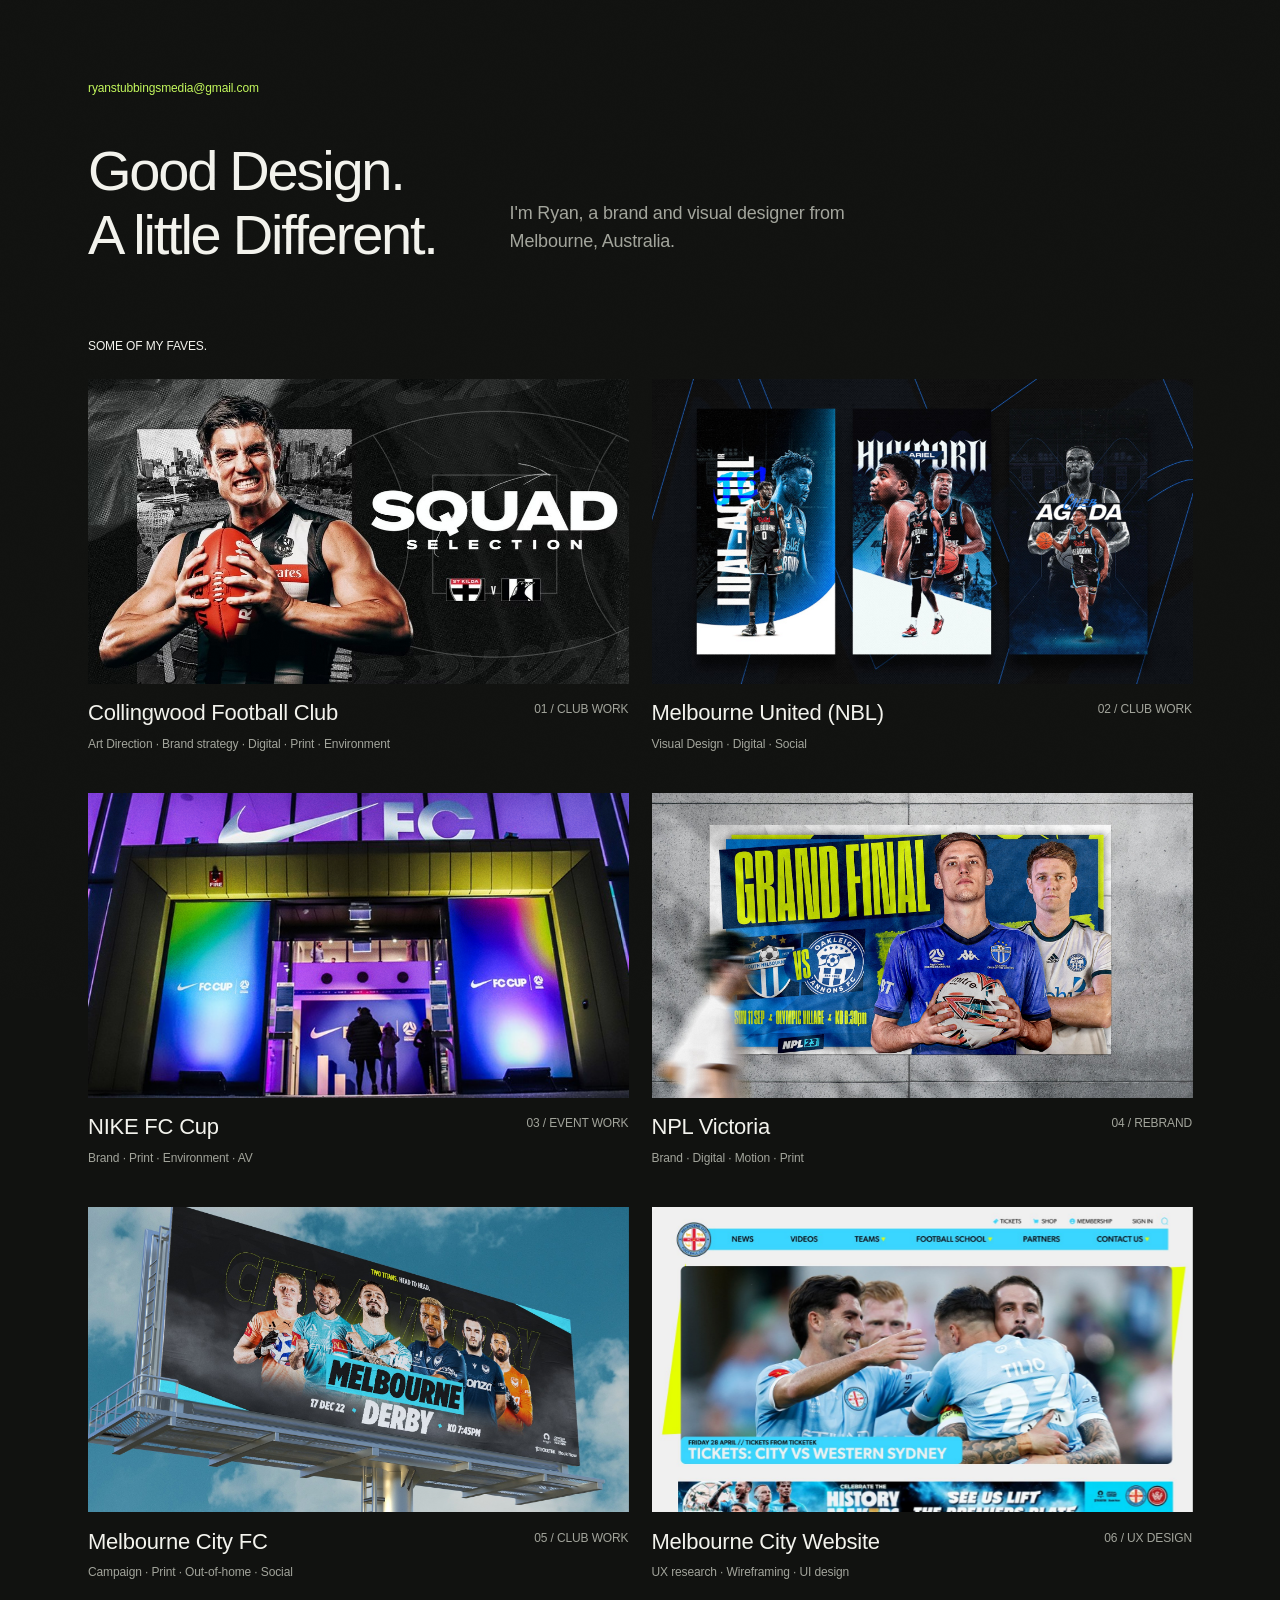
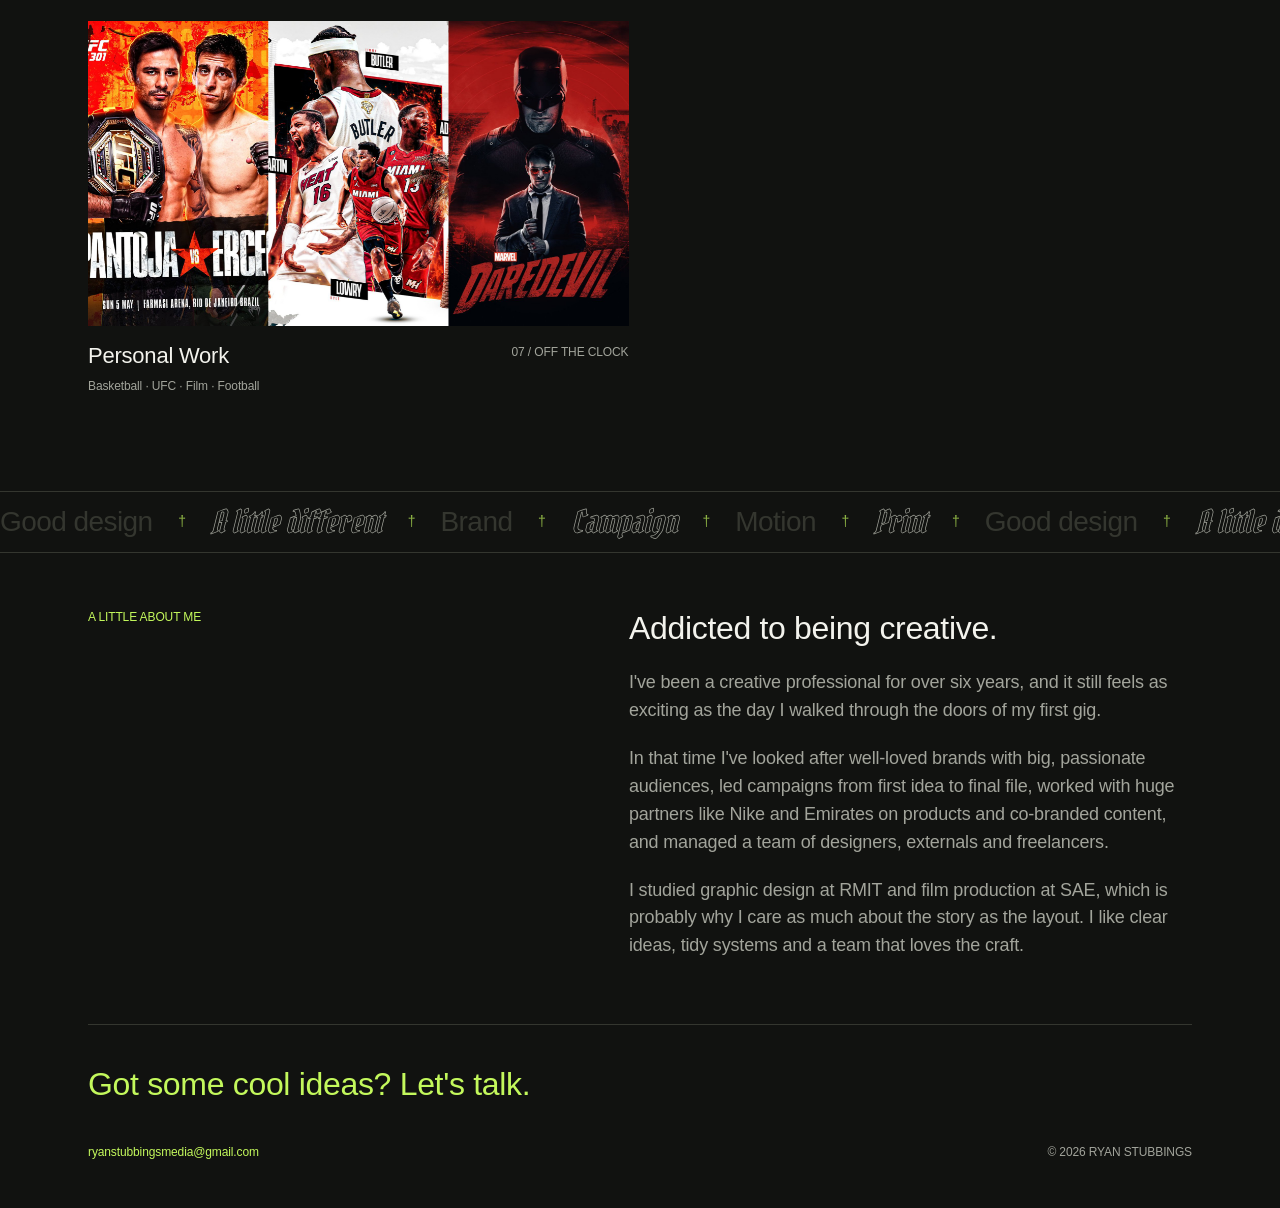
==== index.html @ 158a8567 "Portfolio site Co-Authored-By: Claude Opus 5.5 <noreply@anthropic.com> Claude-Session: https://claud" ====
<!doctype html>
<html lang="en">
<head>
<meta charset="utf-8">
<meta name="viewport" content="width=device-width, initial-scale=1, viewport-fit=cover">
<title>Ryan Stubbings | Brand &amp; Visual Designer</title>
<meta name="description" content="Ryan Stubbings is a brand and visual designer from Melbourne, Australia.">
<meta name="theme-color" content="#111210">
<link rel="preconnect" href="https://api.fontshare.com">
<link rel="stylesheet" href="https://api.fontshare.com/v2/css?f[]=switzer@400,500&display=swap">
<link rel="stylesheet" href="https://fonts.googleapis.com/css2?family=Pirata+One&display=swap">
<link rel="stylesheet" href="styles.css">
</head>
<body>
<div class="page">
  <p class="label contact"><a class="link" href="mailto:ryanstubbingsmedia@gmail.com">ryanstubbingsmedia@gmail.com</a></p>

  <header class="split hero">
    <h1 class="title">Good Design.<br><span class="nowrap">A little <span class="gothic" data-glitch data-text="Different.">Different.</span></span></h1>
    <p class="body">I'm Ryan, a brand and visual designer from Melbourne, Australia.</p>
  </header>

  <section class="faves">
    <h2 class="label caps light">Some of my faves.</h2>
    <div class="cards">
      <a class="card" href="work/collingwood-football-club/index.html">
        <img class="cover" src="images/squad-selection.jpg" alt="Squad Selection graphic for Collingwood Football Club" width="1064" height="600">
        <div class="card-head"><h3 class="project">Collingwood Football Club</h3><span class="label caps">01 / Club work</span></div>
        <p class="label">Art Direction · Brand strategy · Digital · Print · Environment</p>
      </a>
      <a class="card" href="work/melbourne-united/index.html">
        <img class="cover" src="images/united-cover.jpg" alt="Three player story graphics for Melbourne United" width="1920" height="1080">
        <div class="card-head"><h3 class="project">Melbourne United (NBL)</h3><span class="label caps">02 / Club work</span></div>
        <p class="label">Visual Design · Digital · Social</p>
      </a>
      <a class="card" href="work/nike-fc-cup/index.html">
        <img class="cover" src="images/fccup-cover.jpg" alt="Branded stadium entry for the NIKE FC Cup" width="775" height="437">
        <div class="card-head"><h3 class="project">NIKE FC Cup</h3><span class="label caps">03 / Event work</span></div>
        <p class="label">Brand · Print · Environment · AV</p>
      </a>
      <a class="card" href="work/npl-victoria/index.html">
        <img class="cover" src="images/npl-cover.jpg" alt="NPL Grand Final poster on a concrete wall" width="1915" height="1080">
        <div class="card-head"><h3 class="project">NPL Victoria</h3><span class="label caps">04 / Rebrand</span></div>
        <p class="label">Brand · Digital · Motion · Print</p>
      </a>
      <a class="card" href="work/melbourne-city/index.html">
        <img class="cover" src="images/city-cover.jpg" alt="Melbourne Derby billboard for Melbourne City FC" width="1915" height="1080">
        <div class="card-head"><h3 class="project">Melbourne City FC</h3><span class="label caps">05 / Club work</span></div>
        <p class="label">Campaign · Print · Out-of-home · Social</p>
      </a>
      <a class="card" href="work/melbourne-city-website/index.html">
        <img class="cover" src="images/city-web-cover.jpg" alt="Melbourne City FC website redesign homepage" width="1372" height="774">
        <div class="card-head"><h3 class="project">Melbourne City Website</h3><span class="label caps">06 / UX design</span></div>
        <p class="label">UX research · Wireframing · UI design</p>
      </a>
      <a class="card" href="work/personal-work/index.html">
        <img class="cover" src="images/pw-cover.jpg" alt="Personal posters: UFC 301, Miami Heat and Daredevil" width="2128" height="1200">
        <div class="card-head"><h3 class="project">Personal Work</h3><span class="label caps">07 / Off the clock</span></div>
        <p class="label">Basketball · UFC · Film · Football</p>
      </a>
    </div>
  </section>

  <div class="ticker" aria-hidden="true">
    <div class="ticker-track">
      <span>Good design</span><i>†</i><span class="g">A little different</span><i>†</i><span>Brand</span><i>†</i><span class="g">Campaign</span><i>†</i><span>Motion</span><i>†</i><span class="g">Print</span><i>†</i>
      <span>Good design</span><i>†</i><span class="g">A little different</span><i>†</i><span>Brand</span><i>†</i><span class="g">Campaign</span><i>†</i><span>Motion</span><i>†</i><span class="g">Print</span><i>†</i>
      <span>Good design</span><i>†</i><span class="g">A little different</span><i>†</i><span>Brand</span><i>†</i><span class="g">Campaign</span><i>†</i><span>Motion</span><i>†</i><span class="g">Print</span><i>†</i>
      <span>Good design</span><i>†</i><span class="g">A little different</span><i>†</i><span>Brand</span><i>†</i><span class="g">Campaign</span><i>†</i><span>Motion</span><i>†</i><span class="g">Print</span><i>†</i>
      <span>Good design</span><i>†</i><span class="g">A little different</span><i>†</i><span>Brand</span><i>†</i><span class="g">Campaign</span><i>†</i><span>Motion</span><i>†</i><span class="g">Print</span><i>†</i>
      <span>Good design</span><i>†</i><span class="g">A little different</span><i>†</i><span>Brand</span><i>†</i><span class="g">Campaign</span><i>†</i><span>Motion</span><i>†</i><span class="g">Print</span><i>†</i>
      <span>Good design</span><i>†</i><span class="g">A little different</span><i>†</i><span>Brand</span><i>†</i><span class="g">Campaign</span><i>†</i><span>Motion</span><i>†</i><span class="g">Print</span><i>†</i>
      <span>Good design</span><i>†</i><span class="g">A little different</span><i>†</i><span>Brand</span><i>†</i><span class="g">Campaign</span><i>†</i><span>Motion</span><i>†</i><span class="g">Print</span><i>†</i>
    </div>
  </div>

  <section class="split about">
    <h2 class="label caps accent">A little about me</h2>
    <div>
      <h3 class="heading">Addicted to being creative.</h3>
      <div class="body">
        <p>I've been a creative professional for over six years, and it still feels as exciting as the day I walked through the doors of my first gig.</p>
        <p>In that time I've looked after well-loved brands with big, passionate audiences, led campaigns from first idea to final file, worked with huge partners like Nike and Emirates on products and co-branded content, and managed a team of designers, externals and freelancers.</p>
        <p>I studied graphic design at RMIT and film production at SAE, which is probably why I care as much about the story as the layout. I like clear ideas, tidy systems and a team that loves the craft.</p>
      </div>
    </div>
  </section>

  <footer class="talk">
    <h2 class="heading accent" data-flicker-host>Got some cool ideas? Let's <span data-flicker>talk.</span></h2>
    <div class="foot">
      <p class="label contact"><a class="link" href="mailto:ryanstubbingsmedia@gmail.com">ryanstubbingsmedia@gmail.com</a></p>
      <p class="label caps">© 2026 Ryan Stubbings</p>
    </div>
  </footer>
</div>
<script src="site.js"></script>
</body>
</html>
---- styles.css ----
/* Rebuilt from the Framer project "Right Squircle".
   Layout: one dark canvas, a 690px-wide rhythm of two columns, lime accent for labels and links. */
:root{
  color-scheme:dark;
  --canvas:#111210; --text:#f3f3ed; --muted:#a2a49b; --accent:#c3f85c; --line:#34362f;
  --sans:"Switzer","Inter","Helvetica Neue",Helvetica,Arial,sans-serif;
  --gothic:"Pirata One","UnifrakturCook","Old English Text MT",fantasy;
}
*,*::before,*::after{box-sizing:border-box}
html{-webkit-text-size-adjust:100%}
body{margin:0;background:var(--canvas);color:var(--text);font-family:var(--sans);font-size:16px;-webkit-font-smoothing:antialiased;font-feature-settings:"kern","liga"}
img{display:block;max-width:100%;height:auto}
h1,h2,h3,p,ul{margin:0;padding:0}
a{color:inherit;text-decoration:none}
:focus-visible{outline:2px solid var(--accent);outline-offset:3px}

.page{max-width:1200px;margin-inline:auto;padding-block:clamp(40px,9vw,72px) 40px;padding-left:max(20px,env(safe-area-inset-left,0px));padding-right:max(20px,env(safe-area-inset-right,0px))}
@media (min-width:700px){.page{padding-left:max(48px,env(safe-area-inset-left,0px));padding-right:max(48px,env(safe-area-inset-right,0px))}}

/* text styles, named as in Framer */
.title{font-weight:500;font-size:clamp(30px,10.5vw,56px);line-height:1.08;letter-spacing:-.04em}
.heading{font-weight:500;font-size:clamp(26px,5vw,32px);line-height:1.2;letter-spacing:-.01em}
.body{font-weight:400;font-size:clamp(16px,4.4vw,18px);line-height:1.55;letter-spacing:-.01em;color:var(--muted)}
.body p+p{margin-top:20px}
.label{font-weight:500;font-size:12px;line-height:1.4;letter-spacing:-.01em;color:var(--muted)}
.project{font-weight:500;font-size:clamp(19px,5.2vw,22px);line-height:1.3;letter-spacing:-.01em}
.caps{text-transform:uppercase}
.accent{color:var(--accent)}
.light{color:var(--text)}
.link{color:var(--accent)}
.link:hover{text-decoration:underline}
.gothic{font-family:var(--gothic);font-style:italic;font-weight:400;color:var(--accent);letter-spacing:0;font-size:1.06em}

.nowrap{white-space:nowrap}
.contact{display:flex;flex-wrap:wrap;align-items:center;gap:0 8px}
.contact a{padding-block:8px;overflow-wrap:anywhere}
.rule{border:0;border-top:1px solid var(--line);margin:0}

/* two-column rows */
.split{display:grid;grid-template-columns:minmax(0,1fr);gap:28px}
@media (min-width:700px){.split{grid-template-columns:minmax(0,53fr) minmax(0,43fr);column-gap:4%}}

/* home */
.hero{margin-top:clamp(20px,4vw,36px);align-items:end}
@media (min-width:700px){.hero{grid-template-columns:max-content minmax(0,1fr);column-gap:clamp(28px,6vw,96px)}.hero .body{max-width:34ch}}
.hero .body{padding-bottom:10px}
.faves{margin-top:clamp(48px,9vw,72px)}
.cards{margin-top:24px;display:grid;grid-template-columns:minmax(0,1fr);gap:40px 23px;align-items:start}
@media (min-width:700px){.cards{grid-template-columns:repeat(2,minmax(0,1fr))}}
.card{display:grid;gap:8px;min-width:0}
/* every home page cover uses one spec: 1064 x 600 (the Collingwood cover) */
.card .cover{width:100%;aspect-ratio:1064/600;margin-bottom:8px;max-width:100%}
.card img.cover{object-fit:cover;height:auto}
.card .placeholder{border:1px solid var(--text);display:grid;place-content:center;justify-items:center;gap:6px;text-align:center;padding:16px}
.card-head{display:flex;flex-wrap:wrap;justify-content:space-between;align-items:flex-start;gap:2px 16px}
.card-head .label{white-space:nowrap;padding-top:2px}
a.card:hover .project{color:var(--accent)}
.about{padding-block:clamp(36px,7vw,56px) clamp(40px,8vw,64px);margin-top:clamp(40px,7vw,56px);border-top:1px solid var(--line)}
@media (min-width:700px){.about{grid-template-columns:minmax(0,45fr) minmax(0,51fr)}}
.about .heading{margin-bottom:22px}
.talk{border-top:1px solid var(--line);padding-top:40px;display:grid;gap:32px}
.foot{display:flex;flex-wrap:wrap;justify-content:space-between;align-items:baseline;gap:12px 24px}

/* case study */
.case-top{margin-top:-18px}
.case-kicker{margin-top:clamp(36px,8vw,68px)}
.case-title{margin-top:26px}
.case-intro{margin-top:22px}
@media (min-width:700px){.case-intro{grid-template-columns:minmax(0,47fr) minmax(0,43fr);column-gap:10%}}
.feature{margin-top:clamp(28px,6vw,44px);border:1px solid var(--text);min-height:min(68vw,560px);display:grid;grid-template-rows:auto 1fr auto;padding:clamp(18px,4.5vw,32px);max-width:100%}
.feature .heading{align-self:center;justify-self:center;text-align:center}
.feature .label:last-child{justify-self:end}
.direction{margin-top:clamp(44px,8vw,64px);display:grid;gap:24px}
.direction .body{max-width:72ch}
.shots{margin-top:28px;display:grid;grid-template-columns:minmax(0,1fr);gap:clamp(32px,8vw,64px) 23px}
@media (min-width:700px){.shots{grid-template-columns:repeat(2,minmax(0,1fr))}}
.shots figure{margin:0;display:grid;gap:clamp(12px,3vw,24px);min-width:0}
.shots .wide{grid-column:1/-1}
.shots img,.shots video{width:100%}
.shots video{display:block;height:auto;max-width:100%;aspect-ratio:932/524;object-fit:cover;background:#0b2446}
.more{margin-top:clamp(56px,12vw,96px);display:grid;gap:18px}

.more .link,.case-top .link{display:inline-block;padding-block:8px}
@media (min-width:700px){.card-head{flex-wrap:nowrap}}

/* hover: images breathe slowly while the cursor is over them */
@keyframes breathe{0%,100%{transform:scale(1)}50%{transform:scale(1.02)}}
@media (hover:hover) and (prefers-reduced-motion:no-preference){
  .card .cover,.shots img,.shots video,.mockup img{transform-origin:center;will-change:transform}
  .breathing{animation:breathe 2.6s ease-in-out infinite}
}

/* links: the whole line is one underlined, clickable target */
.link:hover,.link:focus-visible{text-decoration:underline;text-underline-offset:.2em}
.link [data-flicker]{display:inline;text-decoration:inherit}

/* wide image slot on a case study, before its artwork exists (same shape as the home covers) */
.wide-placeholder{aspect-ratio:1064/600;max-width:100%;border:1px solid var(--text);display:grid;place-content:center;justify-items:center;gap:8px;text-align:center;padding:16px}

/* case study rows: three-up, four-up, and a cut-out mockup */
.shots+.shots{margin-top:clamp(32px,8vw,64px)}
.shots.four{grid-template-columns:repeat(2,minmax(0,1fr));gap:23px}
@media (min-width:700px){.shots.three{grid-template-columns:repeat(3,minmax(0,1fr))}.shots.four{grid-template-columns:repeat(4,minmax(0,1fr))}}
.mockup{margin:0;min-width:0}
.mockup img{width:100%;max-width:864px;margin-inline:auto;filter:drop-shadow(0 0 1px rgba(243,243,237,.4)) drop-shadow(0 24px 48px rgba(0,0,0,.55))}

/* program block: mockup on the left, covers stacked two by two on the right, both the same height */
.program{margin-top:28px;display:grid;grid-template-columns:minmax(0,1fr);gap:23px;align-items:center}
.program .shots{margin-top:0}
@media (min-width:700px){
  .program{grid-template-columns:minmax(0,1.75fr) minmax(0,1fr)}
  .program .shots.four{grid-template-columns:repeat(2,minmax(0,1fr));gap:12px}
}

/* five-up: three across, then two wider ones underneath */
@media (min-width:700px){
  .shots.five{grid-template-columns:repeat(6,minmax(0,1fr))}
  .shots.five>figure{grid-column:span 2}
  .shots.five>figure:nth-child(n+4){grid-column:span 3}
}


/* ============================ MOTION LAYER ============================
   Everything below is movement only. Nothing is hidden unless site.js has
   switched motion on (html.motion), so the pages read fine without it and
   for visitors who ask for reduced motion. */
:root{--ease:cubic-bezier(.16,.84,.24,1)}
html,body{overflow-x:clip}

/* film grain */
.grain{position:fixed;inset:-100px;z-index:60;pointer-events:none;opacity:.05;mix-blend-mode:overlay;background-size:256px 256px}
html.motion .grain{animation:grain .8s steps(5) infinite}
@keyframes grain{0%{transform:translate(0,0)}20%{transform:translate(-34px,22px)}40%{transform:translate(26px,-40px)}60%{transform:translate(-18px,36px)}80%{transform:translate(40px,12px)}100%{transform:translate(0,0)}}

/* headline: each line rises out of a mask on load */
.title .line{display:block;overflow:hidden;padding-bottom:.16em;margin-bottom:-.16em}
.title .line>span{display:inline-block}
html.motion .title .line>span{transform:translateY(112%);animation:rise 1.1s var(--ease) forwards;animation-delay:calc(120ms + var(--i,0)*110ms)}
@keyframes rise{to{transform:none}}

/* fade-up, image wipe, rule draw: all triggered when the element scrolls into view */
html.motion [data-m="up"]{opacity:0;transform:translateY(16px);transition:opacity .9s var(--ease) var(--d,0ms),transform .9s var(--ease) var(--d,0ms)}
html.motion [data-m="up"].in{opacity:1;transform:none}
html.motion [data-m="wipe"]>img,html.motion [data-m="wipe"]>video,html.motion [data-m="wipe"]>.cover{clip-path:inset(0 0 100% 0);transition:clip-path 1.15s var(--ease) var(--d,0ms)}
html.motion [data-m="wipe"].in>img,html.motion [data-m="wipe"].in>video,html.motion [data-m="wipe"].in>.cover{clip-path:inset(0 0 0 0)}
html.motion [data-m="draw"]{border-top-color:transparent;position:relative}
html.motion [data-m="draw"]::before{content:"";position:absolute;left:0;right:0;top:-1px;height:1px;background:var(--line);transform:scaleX(0);transform-origin:left;transition:transform 1.3s var(--ease)}
html.motion [data-m="draw"].in::before{transform:scaleX(1)}

/* about text lights up word by word as you scroll through it */
html.motion .about .body .w{opacity:.28;transition:opacity .35s linear}
html.motion .about .body .w.lit{opacity:1}

/* blackletter ticker between sections */
.ticker{width:100vw;margin-left:calc(50% - 50vw);margin-top:clamp(56px,10vw,96px);overflow:hidden;white-space:nowrap;user-select:none;border-block:1px solid var(--line);padding-block:clamp(7px,1vw,11px)}
.ticker-track{display:inline-flex;align-items:center;gap:clamp(14px,2vw,26px);padding-right:clamp(14px,2vw,26px);font-size:clamp(17px,2.4vw,28px);line-height:1.2;font-weight:500;letter-spacing:-.02em;color:var(--line);will-change:transform}
.ticker-track .g{font-family:var(--gothic);font-style:italic;font-weight:400;letter-spacing:0;color:transparent;-webkit-text-stroke:.7px var(--muted);font-size:1.12em}
.ticker-track i{font-style:normal;font-size:.5em;color:var(--accent);opacity:.7}
.ticker-track{animation:ticker 120s linear infinite}
@media (prefers-reduced-motion:reduce){.ticker-track{animation:none}}
@keyframes ticker{to{transform:translateX(-50%)}}
.ticker+.about{margin-top:0;border-top:0}
html.motion .ticker+.about[data-m="draw"]::before{display:none}

/* hover: the project number stutters like a failing light */
@media (hover:hover){
  a.card:hover .card-head .label{color:var(--accent);animation:stutter .5s steps(1) 1}
}
@keyframes stutter{0%{opacity:1}12%{opacity:.15}24%{opacity:1}40%{opacity:.3}52%{opacity:1}70%{opacity:.5}82%{opacity:1}}
[data-flicker]{display:inline}

/* page change: a short dip to black, then back */
@view-transition{navigation:auto}
::view-transition-old(root){animation:vt-out .22s ease both}
::view-transition-new(root){animation:vt-in .5s ease both}
@keyframes vt-out{to{opacity:0}}
@keyframes vt-in{0%{opacity:0}35%{opacity:.75}45%{opacity:.35}100%{opacity:1}}
@media (prefers-reduced-motion:reduce){::view-transition-old(root),::view-transition-new(root){animation:none}}


/* ============================ GLITCH WORD ============================
   Hovering "Different." makes it tear through a set of blackletter and
   broken display faces. site.js drives the timing and the random values. */
:root{--glitch-a:#ff2d4f;--glitch-b:#39e6ff}
[data-glitch]{position:relative}
.glitch-live.glitching{text-shadow:var(--gx,3px) 0 var(--glitch-a),calc(var(--gx,3px) * -1) 0 var(--glitch-b);transform:translate(var(--jx,0px),var(--jy,0px)) skewX(var(--sk,0deg))}
.glitch-live.glitching::before,.glitch-live.glitching::after{content:attr(data-text);position:absolute;left:0;top:0;width:100%;text-shadow:none;pointer-events:none}
.glitch-live.glitching::before{color:var(--text);clip-path:inset(var(--c1,12%) 0 var(--c2,62%) 0);transform:translateX(var(--sx,9px))}
.glitch-live.glitching::after{color:var(--glitch-b);clip-path:inset(var(--c3,58%) 0 var(--c4,14%) 0);transform:translateX(calc(var(--sx,9px) * -1.4))}
/* the cursor becomes a ring: a lens that drains the colour from whatever is under it, so lime type reads white */
.orb{position:fixed;left:0;top:0;width:48px;height:48px;margin:-24px 0 0 -24px;border-radius:50%;border:1px solid var(--text);background:rgba(243,243,237,.05);-webkit-backdrop-filter:grayscale(1) brightness(1.4) contrast(1.05);backdrop-filter:grayscale(1) brightness(1.4) contrast(1.05);pointer-events:none;z-index:70;transform:translate(-200px,-200px) scale(0);will-change:transform;display:grid;place-items:center;font-family:var(--gothic);font-style:italic;font-weight:400;font-size:19px;line-height:1;letter-spacing:0;color:#fff}
.orb.big{width:67px;height:67px;margin:-33.5px 0 0 -33.5px;background:rgba(17,18,16,.4)}

/* the four glitch typefaces. Each file holds only the letters of "Different." */
@font-face{font-family:"Aresink";src:url("fonts/aresink.woff2") format("woff2");font-display:swap}
@font-face{font-family:"Blackville";src:url("fonts/blackville.woff2") format("woff2");font-display:swap}
@font-face{font-family:"Break Gothic";src:url("fonts/break-gothic.woff2") format("woff2");font-display:swap}
@font-face{font-family:"Gothic Horror";src:url("fonts/gothic-horror.woff2") format("woff2");font-display:swap}
@font-face{font-family:"Gloomy Horror";src:url("fonts/gloomy-horror.woff2") format("woff2");font-display:swap}
@font-face{font-family:"Infolk";src:url("fonts/infolk.woff2") format("woff2");font-display:swap}


/* feature box holding a logo lockup instead of placeholder text */
.feature .lockup{margin:0;align-self:center;justify-self:center;width:min(100%,640px)}
.feature .lockup img{width:100%;height:auto}
.feature.rainbow{border-color:transparent;color:#fff;background:
  radial-gradient(55% 75% at 0% 0%,#fb9ad8 0%,rgba(251,154,216,0) 70%),
  radial-gradient(50% 70% at 100% 0%,#13edb7 0%,rgba(19,237,183,0) 70%),
  radial-gradient(55% 75% at 0% 100%,#a7fa41 0%,rgba(167,250,65,0) 70%),
  radial-gradient(55% 75% at 100% 100%,#fa7778 0%,rgba(250,119,120,0) 70%),
  linear-gradient(115deg,#bc53ad 0%,#732ecc 35%,#1e61e9 62%,#09c7f4 100%)}
.feature.rainbow .label,.feature.rainbow .accent{color:#fff}

/* NPL: brand-blue feature box, logo sits in its own blue panel */
.feature.npl{background:#0d4f97;border-color:transparent;color:#fff}
.feature.npl .label{color:#fff}
.feature.npl .lockup{width:min(100%,560px)}
.mockup.passes{margin:28px 0 0}
.mockup.passes img{max-width:760px}
/* photography grid: stays three across even on phones so the section stays compact */
.shots.photos{grid-template-columns:repeat(3,minmax(0,1fr));gap:clamp(8px,2vw,23px)}
.shots.photos+.shots.photos{margin-top:clamp(8px,2vw,23px)}

/* ---------- UX case study ---------- */
.ux-cols,.ux-style{margin-top:clamp(44px,8vw,64px);display:grid;grid-template-columns:minmax(0,1fr);gap:28px}
.ux-cols>div,.ux-style>div{display:grid;gap:16px;align-content:start;min-width:0}
@media (min-width:700px){.ux-cols,.ux-style{grid-template-columns:repeat(2,minmax(0,1fr));column-gap:4%}}
.pains{list-style:none;margin:28px 0 0;padding:0;display:grid;grid-template-columns:minmax(0,1fr);gap:0;border-top:1px solid var(--line)}
.pains li{display:grid;gap:8px;padding:20px 0;border-bottom:1px solid var(--line);min-width:0}
.pains .label:last-child{color:var(--muted);max-width:36ch}
@media (min-width:700px){.pains{grid-template-columns:repeat(2,minmax(0,1fr));column-gap:4%}}
@media (min-width:1000px){.pains{grid-template-columns:repeat(4,minmax(0,1fr));column-gap:23px}}
.persona{margin-top:clamp(44px,8vw,64px);display:grid;grid-template-columns:minmax(0,1fr);gap:28px;padding:clamp(20px,4vw,32px);border:1px solid var(--line)}
.persona-head{display:grid;gap:20px;align-content:start;min-width:0}
.persona-lists{display:grid;grid-template-columns:repeat(2,minmax(0,1fr));gap:20px;align-content:start}
.persona-lists ul{margin:12px 0 0;padding:0;list-style:none;display:grid;gap:10px;color:var(--muted)}
.persona-lists li::before{content:"— ";color:var(--accent)}
@media (min-width:800px){.persona{grid-template-columns:minmax(0,53fr) minmax(0,43fr);column-gap:4%}}
.fixes{margin:28px 0 0;padding:0;list-style:none;display:grid;gap:14px;counter-reset:fix;max-width:72ch}
.fixes li{display:grid;grid-template-columns:3ch minmax(0,1fr);gap:12px;counter-increment:fix}
.fixes li::before{content:counter(fix,decimal-leading-zero);color:var(--accent);font-size:12px;padding-top:.45em}
.palette{display:grid;grid-template-columns:repeat(2,minmax(0,1fr));gap:12px}
.swatch{background:var(--sw);color:#111210;min-height:128px;padding:14px;display:flex;flex-direction:column;justify-content:space-between}

/* wireframe with a lens that shows the final design */
.lens{position:relative;margin:28px 0 0;max-width:100%;overflow:hidden;touch-action:pan-y;-webkit-user-select:none;user-select:none}
.lens img{display:block;width:100%;height:auto;pointer-events:none}
.lens-top{position:absolute;inset:0;clip-path:circle(0px at 50% 50%)}
.lens-ring{position:absolute;left:0;top:0;border:1px solid var(--accent);border-radius:50%;pointer-events:none;opacity:0;box-shadow:0 0 0 1px rgba(0,0,0,.25),0 20px 60px rgba(0,0,0,.45)}
@media (hover:hover) and (pointer:fine){.lens{cursor:none}.hint-touch{display:none}}
@media not ((hover:hover) and (pointer:fine)){.hint-mouse{display:none}.lens{cursor:pointer}}

/* monitor mockup with the site scrolling inside */
.monitor{margin:28px auto 0;max-width:1000px;display:grid;justify-items:center;gap:0}
.monitor-body{width:100%;padding:clamp(6px,1.4vw,14px);padding-bottom:clamp(18px,3.6vw,36px);background:linear-gradient(#2a2c28,#1a1b19);border-radius:clamp(8px,1.4vw,16px);box-shadow:0 0 0 1px #3a3c36,0 40px 80px rgba(0,0,0,.55)}
.monitor-screen{aspect-ratio:16/10;max-width:100%;overflow-y:auto;overflow-x:hidden;background:#f0f0f0;border-radius:3px;overscroll-behavior:contain;scrollbar-width:thin;scrollbar-color:#3bd6ff transparent;-webkit-overflow-scrolling:touch}
.monitor-screen img{display:block;width:100%;height:auto}
.monitor-screen:focus-visible{outline:2px solid var(--accent);outline-offset:4px}
.monitor-stand{width:18%;height:clamp(28px,6vw,64px);background:linear-gradient(90deg,#1c1d1b,#33352f 50%,#1c1d1b);clip-path:polygon(18% 0,82% 0,92% 100%,8% 100%)}
.monitor-base{width:34%;height:clamp(5px,1vw,9px);border-radius:3px 3px 8px 8px;background:linear-gradient(#3a3c36,#1c1d1b)}
.monitor figcaption{margin-top:16px;color:var(--muted)}

/* framed posters hanging on a softly lit wall */
.frames{margin:28px 0 0;display:grid;grid-template-columns:minmax(0,706fr) minmax(0,671fr);gap:clamp(14px,5vw,72px);align-items:center;padding:clamp(8px,3vw,40px) clamp(0px,6vw,96px)}
.frame{padding:clamp(4px,.9vw,11px);background:linear-gradient(150deg,#3a3a37 0%,#0c0c0b 22%,#161615 70%,#2a2a27 100%);box-shadow:inset 0 1px 0 rgba(255,255,255,.12),0 34px 60px rgba(0,0,0,.65),0 10px 18px rgba(0,0,0,.5);min-width:0}
.frame-mat{background:#f3f1ea;padding:clamp(7px,2.4vw,30px);box-shadow:inset 0 2px 6px rgba(0,0,0,.35)}
.frame-mat img{display:block;width:100%;height:auto;box-shadow:0 0 0 1px rgba(0,0,0,.12),0 2px 4px rgba(0,0,0,.25)}
.shots.grid2{grid-template-columns:repeat(2,minmax(0,1fr));gap:clamp(12px,3vw,23px)}
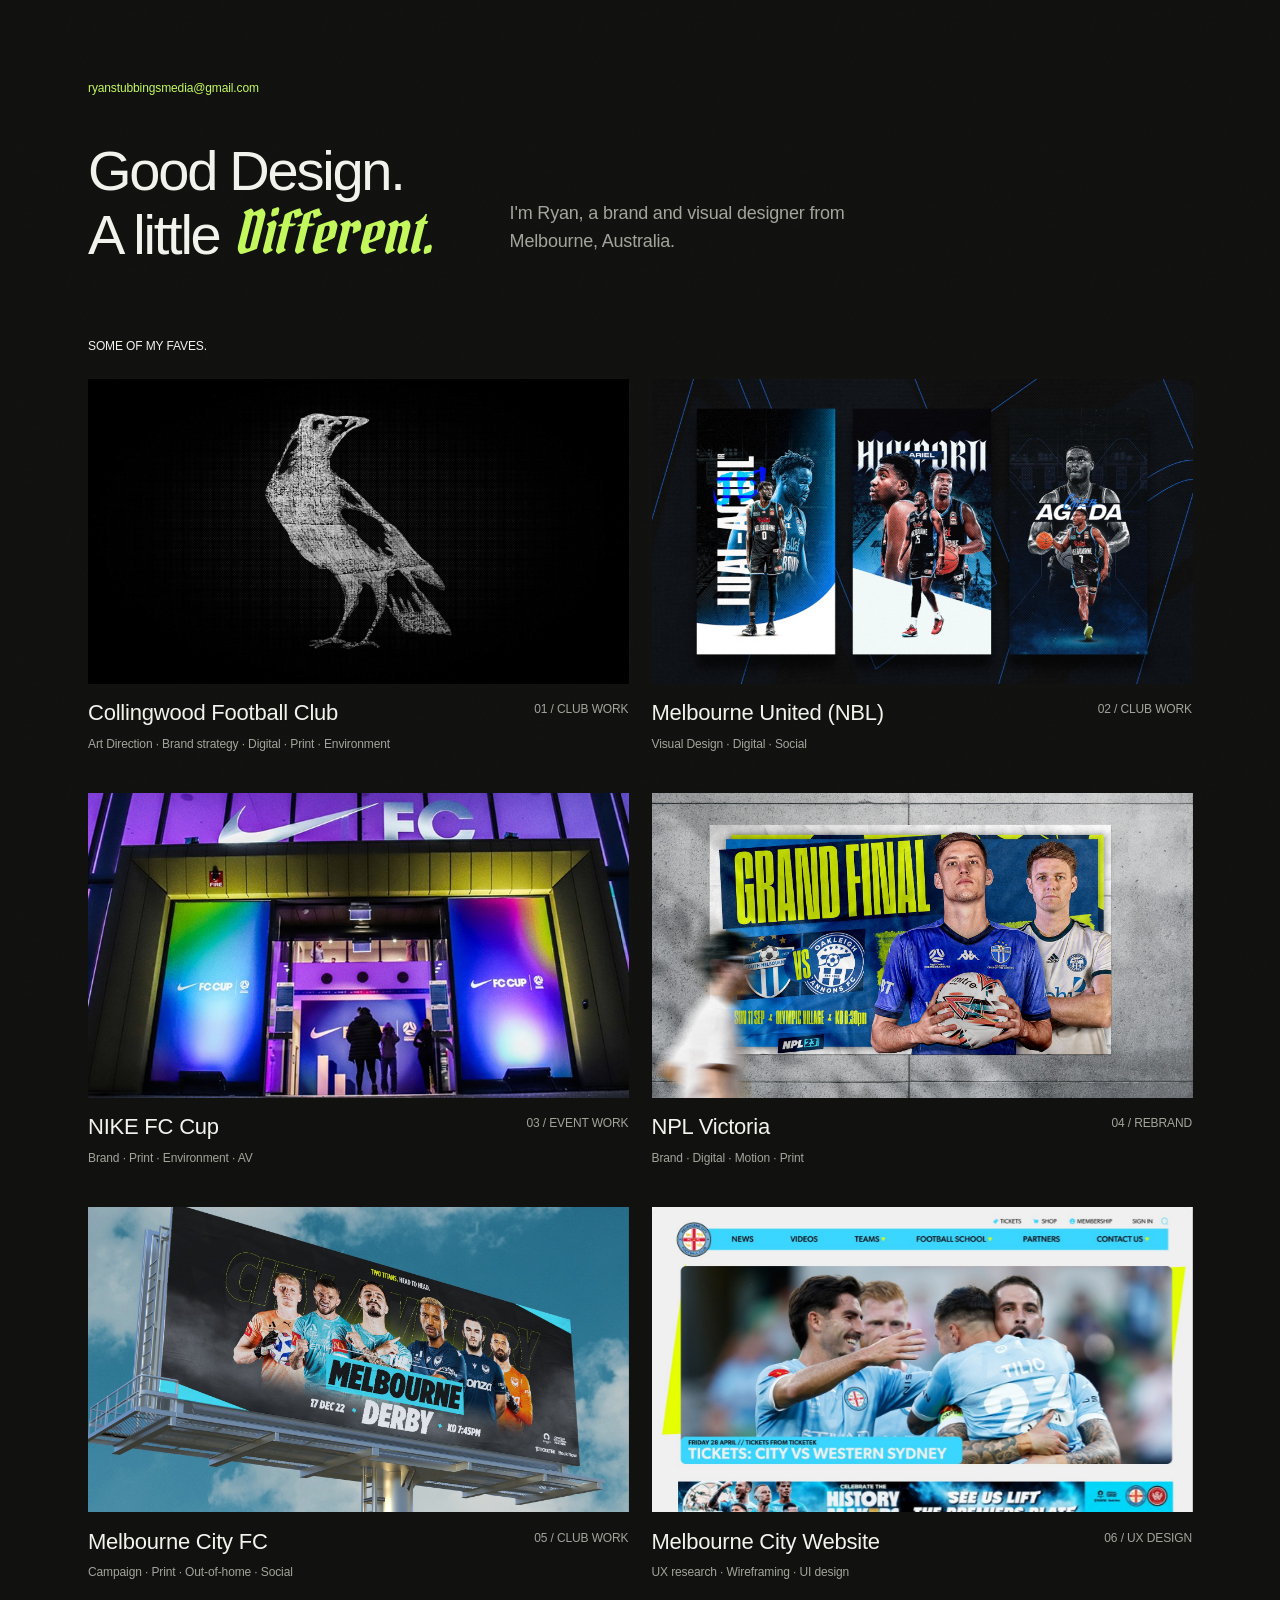
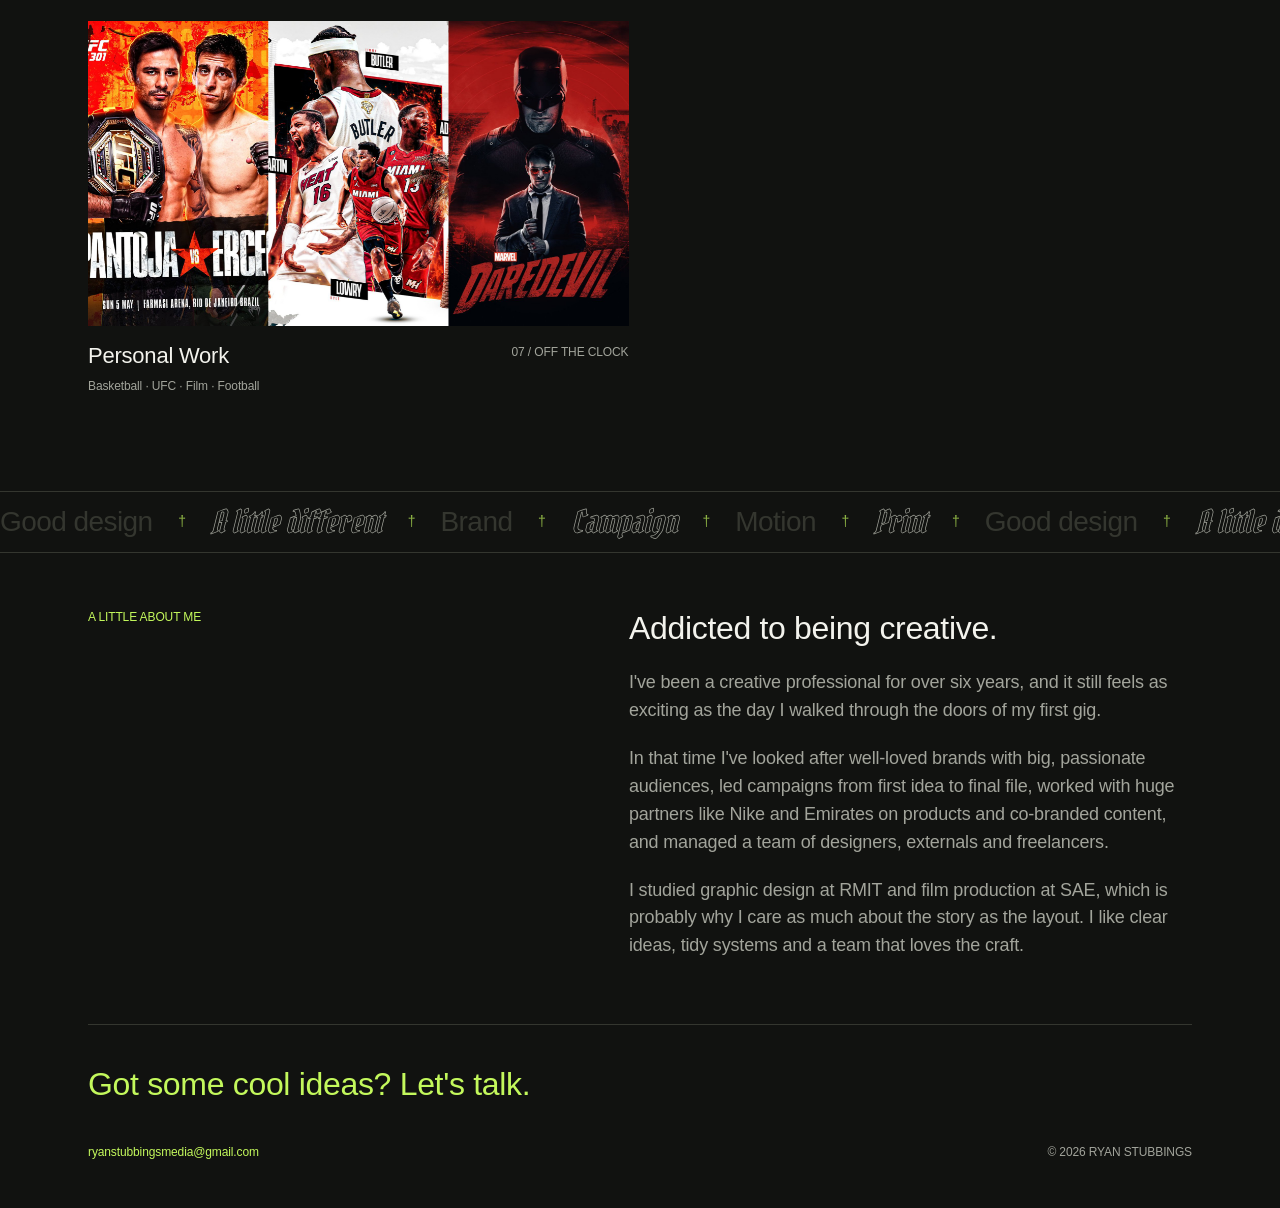
==== commit 8e829134: "Collingwood: animated magpie cover and feature Co-Authored-By: Claude Opus 5.5 <noreply@anthropic.co" ====
--- a/index.html
+++ b/index.html
@@ -24,7 +24,7 @@
     <h2 class="label caps light">Some of my faves.</h2>
     <div class="cards">
       <a class="card" href="work/collingwood-football-club/index.html">
-        <img class="cover" src="images/squad-selection.jpg" alt="Squad Selection graphic for Collingwood Football Club" width="1064" height="600">
+        <video class="cover" src="images/cfc-magpie.mp4" poster="images/cfc-magpie.jpg" width="1920" height="1080" autoplay muted loop playsinline aria-label="Animated stop-motion Collingwood magpie"></video>
         <div class="card-head"><h3 class="project">Collingwood Football Club</h3><span class="label caps">01 / Club work</span></div>
         <p class="label">Art Direction · Brand strategy · Digital · Print · Environment</p>
       </a>
--- a/styles.css
+++ b/styles.css
@@ -266,3 +266,8 @@
 .frame-mat{background:#f3f1ea;padding:clamp(7px,2.4vw,30px);box-shadow:inset 0 2px 6px rgba(0,0,0,.35)}
 .frame-mat img{display:block;width:100%;height:auto;box-shadow:0 0 0 1px rgba(0,0,0,.12),0 2px 4px rgba(0,0,0,.25)}
 .shots.grid2{grid-template-columns:repeat(2,minmax(0,1fr));gap:clamp(12px,3vw,23px)}
+
+/* video covers and feature video (Collingwood magpie) */
+.card video.cover{display:block;object-fit:cover;height:auto;background:#000}
+.feature-media{margin:clamp(28px,6vw,44px) 0 0;max-width:100%}
+.feature-media video{display:block;width:100%;height:auto;aspect-ratio:16/9;object-fit:cover;background:#000}
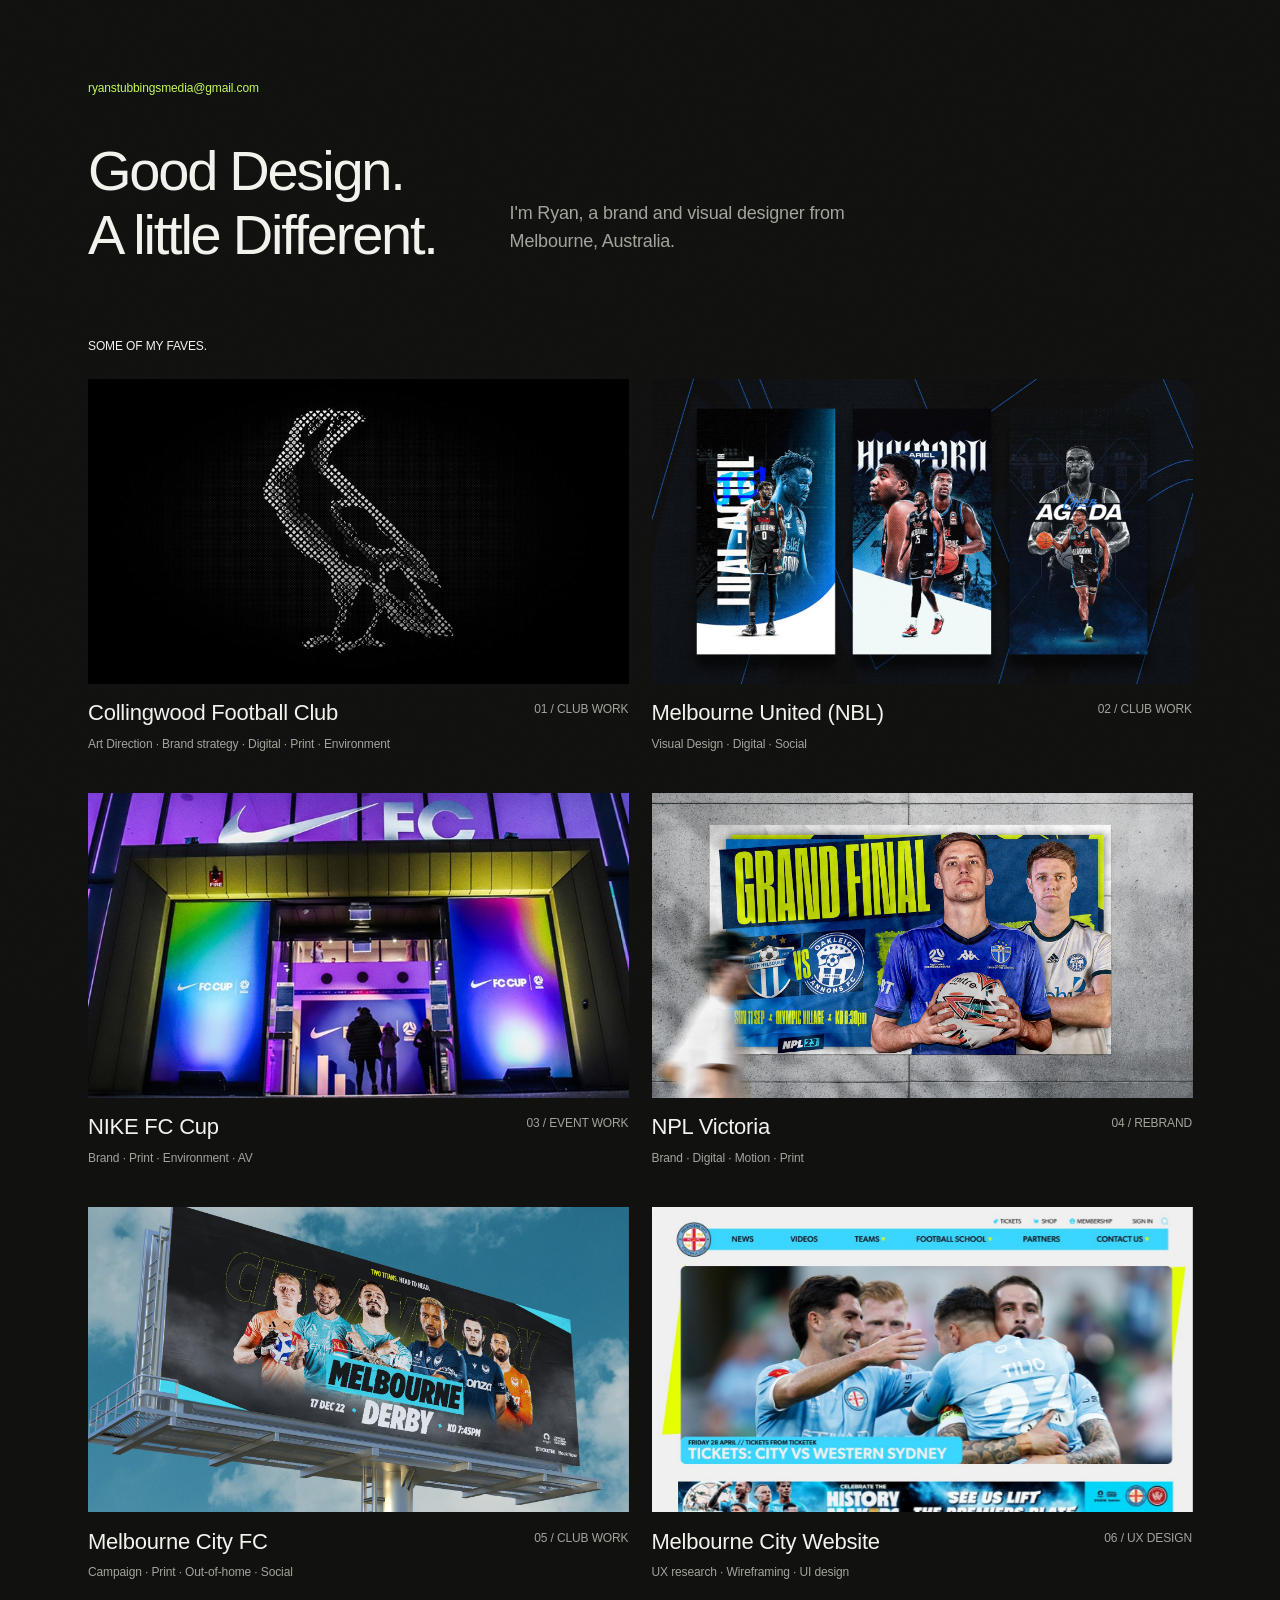
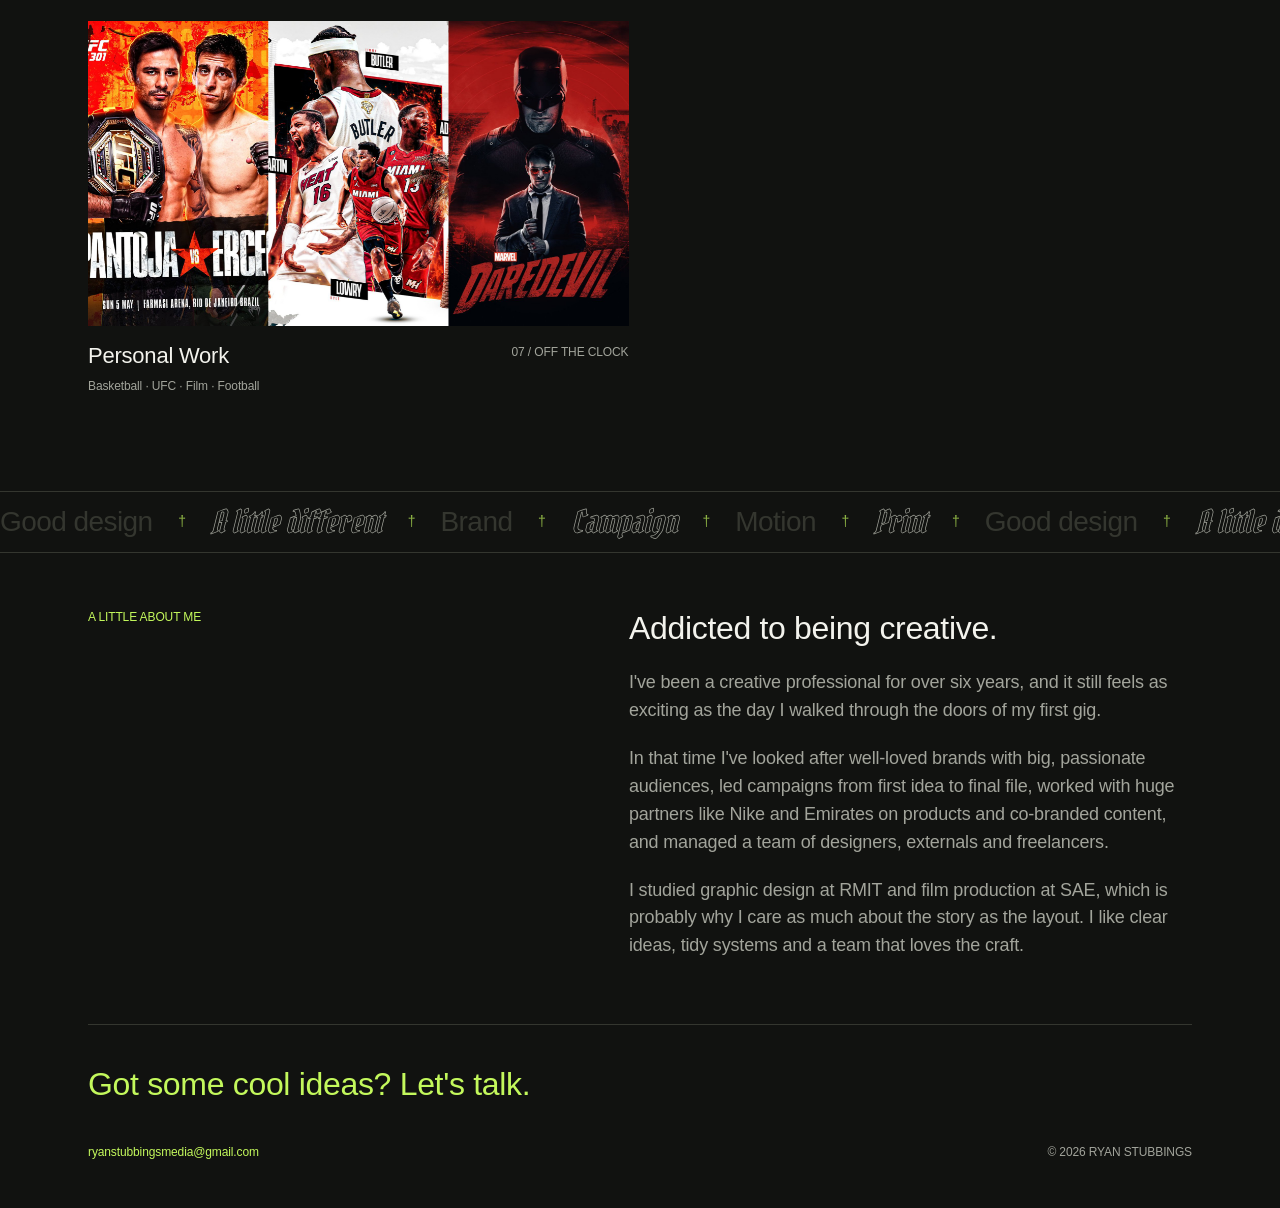
==== commit 1209003f: "Rename magpie video so browsers load the stop-motion version Co-Authored-By: Claude Opus 5.5 <norepl" ====
--- a/index.html
+++ b/index.html
@@ -24,7 +24,7 @@
     <h2 class="label caps light">Some of my faves.</h2>
     <div class="cards">
       <a class="card" href="work/collingwood-football-club/index.html">
-        <video class="cover" src="images/cfc-magpie.mp4" poster="images/cfc-magpie.jpg" width="1920" height="1080" autoplay muted loop playsinline aria-label="Animated stop-motion Collingwood magpie"></video>
+        <video class="cover" src="images/cfc-magpie-stopmotion.mp4" poster="images/cfc-magpie-stopmotion.jpg" width="1920" height="1080" autoplay muted loop playsinline aria-label="Animated stop-motion Collingwood magpie"></video>
         <div class="card-head"><h3 class="project">Collingwood Football Club</h3><span class="label caps">01 / Club work</span></div>
         <p class="label">Art Direction · Brand strategy · Digital · Print · Environment</p>
       </a>
--- a/styles.css
+++ b/styles.css
@@ -271,3 +271,32 @@
 .card video.cover{display:block;object-fit:cover;height:auto;background:#000}
 .feature-media{margin:clamp(28px,6vw,44px) 0 0;max-width:100%}
 .feature-media video{display:block;width:100%;height:auto;aspect-ratio:16/9;object-fit:cover;background:#000}
+
+/* EDMs shown as email-client windows; hover (or tap) pops the full design out */
+.emails{margin-top:28px;display:grid;grid-template-columns:minmax(0,1fr);gap:clamp(16px,3vw,28px)}
+@media (min-width:760px){.emails{grid-template-columns:repeat(3,minmax(0,1fr))}}
+.email{margin:0;min-width:0;background:#f4f4f1;color:#1c1d1b;border-radius:10px;overflow:hidden;box-shadow:0 0 0 1px #2a2c27,0 24px 48px rgba(0,0,0,.45);cursor:zoom-in;transition:transform .5s var(--ease),box-shadow .5s var(--ease);outline:none}
+.email:hover,.email:focus-visible{transform:translateY(-6px);box-shadow:0 0 0 1px var(--accent),0 34px 60px rgba(0,0,0,.55)}
+.email-bar{display:flex;gap:6px;padding:10px 12px;background:#e4e4df}
+.email-bar span{width:10px;height:10px;border-radius:50%;background:#c9c9c3}
+.email-bar span:first-child{background:#ff5f57}.email-bar span:nth-child(2){background:#febc2e}.email-bar span:nth-child(3){background:#28c840}
+.email-head{padding:14px 16px 12px;border-bottom:1px solid #dcdcd6;display:grid;gap:8px}
+.email-head p{margin:0}
+.email-from{display:flex;gap:10px;align-items:center;font-size:12px;line-height:1.3}
+.email-to{color:#7a7b74}
+.email-avatar{flex:none;width:30px;height:30px;border-radius:50%;background:#111;color:#fff;display:grid;place-items:center;font-weight:500;font-size:13px}
+.email-subject{font-size:15px;font-weight:500;line-height:1.3;letter-spacing:-.01em;text-wrap:balance}
+.email-pre{font-size:12px;color:#7a7b74;line-height:1.4}
+.email-body{background:#e9e9e4;padding:14px 14px 0;aspect-ratio:4/5;overflow:hidden;position:relative}
+.email-body::after{content:"";position:absolute;inset:auto 0 0;height:22%;background:linear-gradient(transparent,#e9e9e4);pointer-events:none}
+.email-body img{display:block;width:100%;height:auto;box-shadow:0 2px 10px rgba(0,0,0,.18)}
+.edm-pop{position:fixed;inset:0;z-index:60;display:grid;place-items:center;padding:max(16px,4vh) max(16px,env(safe-area-inset-right,0px)) max(16px,4vh) max(16px,env(safe-area-inset-left,0px));background:rgba(8,8,7,.72);opacity:0;visibility:hidden;pointer-events:none;transition:opacity .35s var(--ease),visibility 0s linear .35s}
+.edm-pop.on{opacity:1;visibility:visible;transition:opacity .35s var(--ease)}
+.edm-frame{width:min(560px,100%);max-height:92vh;overflow:hidden;border-radius:8px;box-shadow:0 40px 90px rgba(0,0,0,.7);background:#111;transform:scale(.94);transition:transform .45s var(--ease)}
+.edm-pop.on .edm-frame{transform:scale(1)}
+.edm-frame img{display:block;width:100%;height:auto;will-change:transform}
+.edm-pop.touch{pointer-events:auto;cursor:zoom-out}
+.edm-pop.touch .edm-frame{overflow-y:auto;overscroll-behavior:contain}
+@media (hover:hover) and (pointer:fine){.edm-hint-touch{display:none}}
+@media not ((hover:hover) and (pointer:fine)){.edm-hint-mouse{display:none}}
+@media (prefers-reduced-motion:reduce){.email,.edm-pop,.edm-frame{transition:none}}
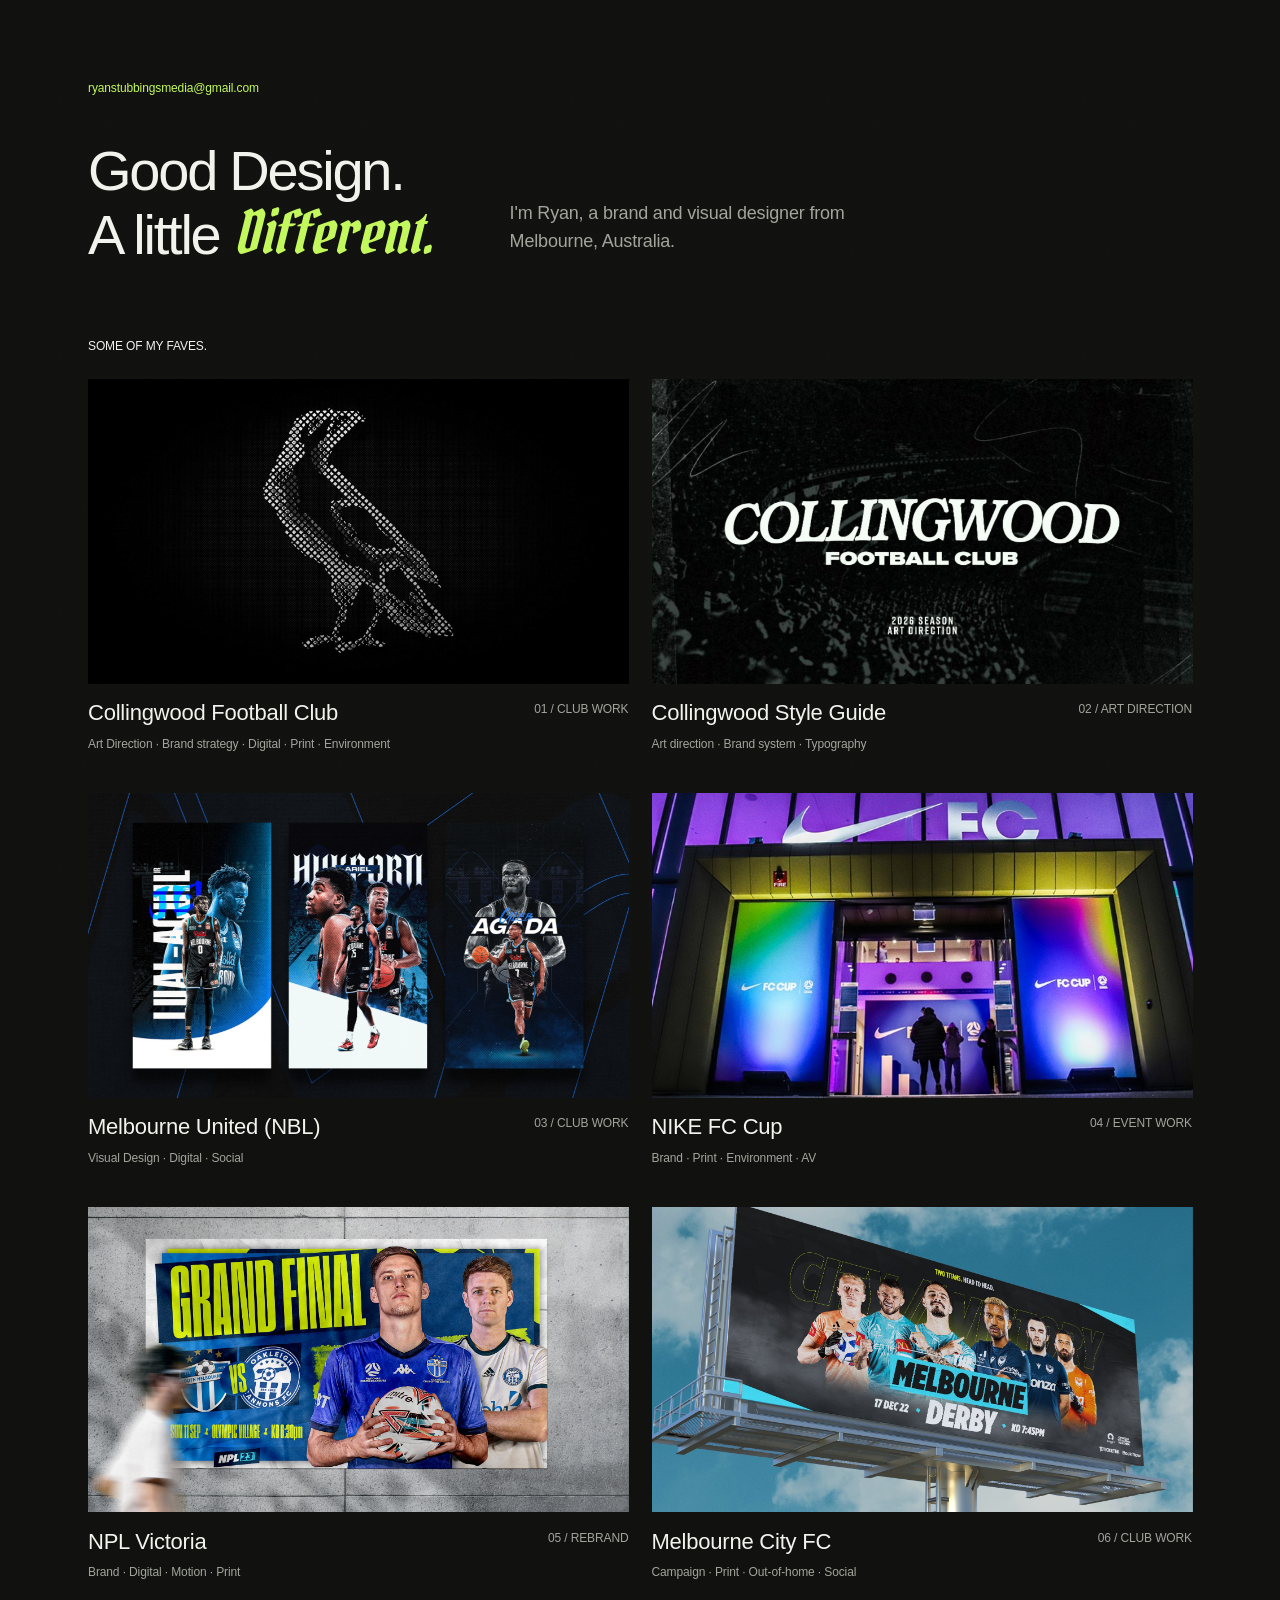
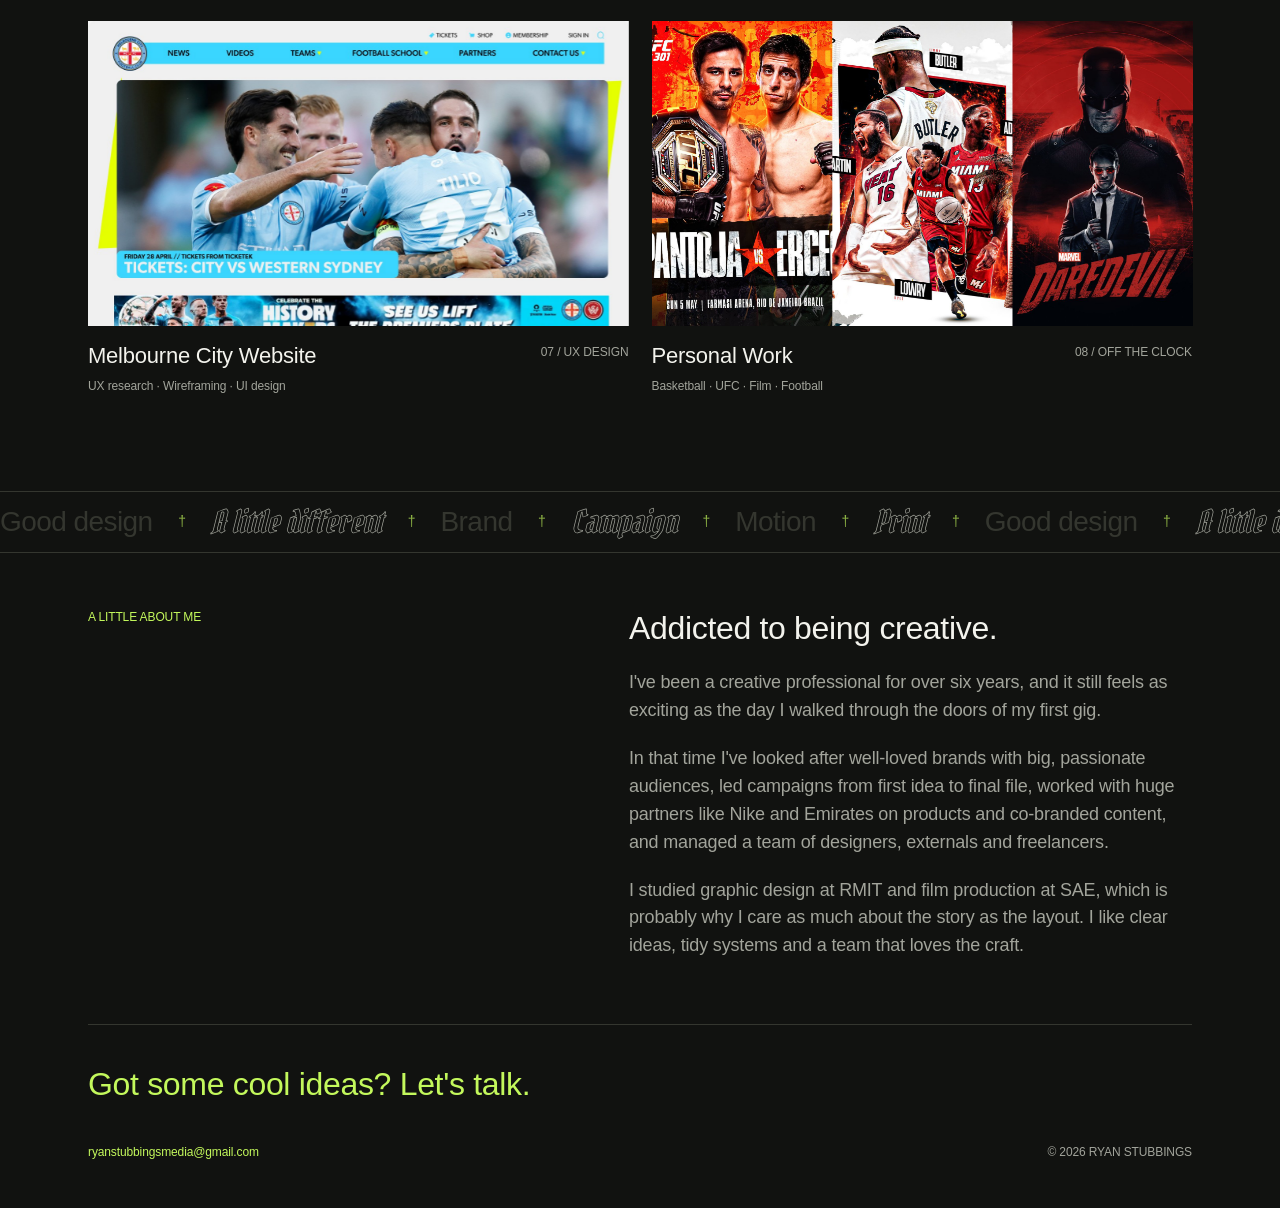
==== commit 7b524a2b: "Add Collingwood Style Guide project and renumber projects Co-Authored-By: Claude Fable 5.2 <noreply@" ====
--- a/index.html
+++ b/index.html
@@ -28,34 +28,39 @@
         <div class="card-head"><h3 class="project">Collingwood Football Club</h3><span class="label caps">01 / Club work</span></div>
         <p class="label">Art Direction · Brand strategy · Digital · Print · Environment</p>
       </a>
+      <a class="card" href="work/collingwood-style-guide/index.html">
+        <img class="cover" src="images/cfc-guide-01.jpg" alt="Collingwood Football Club 2026 season art direction cover" width="1920" height="1080">
+        <div class="card-head"><h3 class="project">Collingwood Style Guide</h3><span class="label caps">02 / Art direction</span></div>
+        <p class="label">Art direction · Brand system · Typography</p>
+      </a>
       <a class="card" href="work/melbourne-united/index.html">
         <img class="cover" src="images/united-cover.jpg" alt="Three player story graphics for Melbourne United" width="1920" height="1080">
-        <div class="card-head"><h3 class="project">Melbourne United (NBL)</h3><span class="label caps">02 / Club work</span></div>
+        <div class="card-head"><h3 class="project">Melbourne United (NBL)</h3><span class="label caps">03 / Club work</span></div>
         <p class="label">Visual Design · Digital · Social</p>
       </a>
       <a class="card" href="work/nike-fc-cup/index.html">
         <img class="cover" src="images/fccup-cover.jpg" alt="Branded stadium entry for the NIKE FC Cup" width="775" height="437">
-        <div class="card-head"><h3 class="project">NIKE FC Cup</h3><span class="label caps">03 / Event work</span></div>
+        <div class="card-head"><h3 class="project">NIKE FC Cup</h3><span class="label caps">04 / Event work</span></div>
         <p class="label">Brand · Print · Environment · AV</p>
       </a>
       <a class="card" href="work/npl-victoria/index.html">
         <img class="cover" src="images/npl-cover.jpg" alt="NPL Grand Final poster on a concrete wall" width="1915" height="1080">
-        <div class="card-head"><h3 class="project">NPL Victoria</h3><span class="label caps">04 / Rebrand</span></div>
+        <div class="card-head"><h3 class="project">NPL Victoria</h3><span class="label caps">05 / Rebrand</span></div>
         <p class="label">Brand · Digital · Motion · Print</p>
       </a>
       <a class="card" href="work/melbourne-city/index.html">
         <img class="cover" src="images/city-cover.jpg" alt="Melbourne Derby billboard for Melbourne City FC" width="1915" height="1080">
-        <div class="card-head"><h3 class="project">Melbourne City FC</h3><span class="label caps">05 / Club work</span></div>
+        <div class="card-head"><h3 class="project">Melbourne City FC</h3><span class="label caps">06 / Club work</span></div>
         <p class="label">Campaign · Print · Out-of-home · Social</p>
       </a>
       <a class="card" href="work/melbourne-city-website/index.html">
         <img class="cover" src="images/city-web-cover.jpg" alt="Melbourne City FC website redesign homepage" width="1372" height="774">
-        <div class="card-head"><h3 class="project">Melbourne City Website</h3><span class="label caps">06 / UX design</span></div>
+        <div class="card-head"><h3 class="project">Melbourne City Website</h3><span class="label caps">07 / UX design</span></div>
         <p class="label">UX research · Wireframing · UI design</p>
       </a>
       <a class="card" href="work/personal-work/index.html">
         <img class="cover" src="images/pw-cover.jpg" alt="Personal posters: UFC 301, Miami Heat and Daredevil" width="2128" height="1200">
-        <div class="card-head"><h3 class="project">Personal Work</h3><span class="label caps">07 / Off the clock</span></div>
+        <div class="card-head"><h3 class="project">Personal Work</h3><span class="label caps">08 / Off the clock</span></div>
         <p class="label">Basketball · UFC · Film · Football</p>
       </a>
     </div>
--- a/styles.css
+++ b/styles.css
@@ -273,8 +273,9 @@
 .feature-media video{display:block;width:100%;height:auto;aspect-ratio:16/9;object-fit:cover;background:#000}
 
 /* EDMs shown as email-client windows; hover (or tap) pops the full design out */
-.emails{margin-top:28px;display:grid;grid-template-columns:minmax(0,1fr);gap:clamp(16px,3vw,28px)}
-@media (min-width:760px){.emails{grid-template-columns:repeat(3,minmax(0,1fr))}}
+.emails{margin-top:28px;display:grid;align-items:start;grid-template-columns:minmax(0,1fr);gap:clamp(16px,3vw,28px)}
+@media (min-width:640px){.emails{grid-template-columns:repeat(2,minmax(0,1fr))}}
+@media (min-width:1040px){.emails{grid-template-columns:repeat(4,minmax(0,1fr))}}
 .email{margin:0;min-width:0;background:#f4f4f1;color:#1c1d1b;border-radius:10px;overflow:hidden;box-shadow:0 0 0 1px #2a2c27,0 24px 48px rgba(0,0,0,.45);cursor:zoom-in;transition:transform .5s var(--ease),box-shadow .5s var(--ease);outline:none}
 .email:hover,.email:focus-visible{transform:translateY(-6px);box-shadow:0 0 0 1px var(--accent),0 34px 60px rgba(0,0,0,.55)}
 .email-bar{display:flex;gap:6px;padding:10px 12px;background:#e4e4df}
@@ -300,3 +301,12 @@
 @media (hover:hover) and (pointer:fine){.edm-hint-touch{display:none}}
 @media not ((hover:hover) and (pointer:fine)){.edm-hint-mouse{display:none}}
 @media (prefers-reduced-motion:reduce){.email,.edm-pop,.edm-frame{transition:none}}
+
+/* four outdoor posters: one row on desktop, 2x2 on phones */
+.shots.posters4{grid-template-columns:repeat(2,minmax(0,1fr));gap:clamp(8px,2vw,16px)}
+@media (min-width:760px){.shots.posters4{grid-template-columns:repeat(4,minmax(0,1fr))}}
+
+/* style guide: the whole document, page after page */
+.guide{margin-top:clamp(28px,6vw,44px);display:grid;gap:clamp(10px,2vw,20px)}
+.guide figure{margin:0;min-width:0;box-shadow:0 0 0 1px var(--line)}
+.guide img{display:block;width:100%;height:auto}
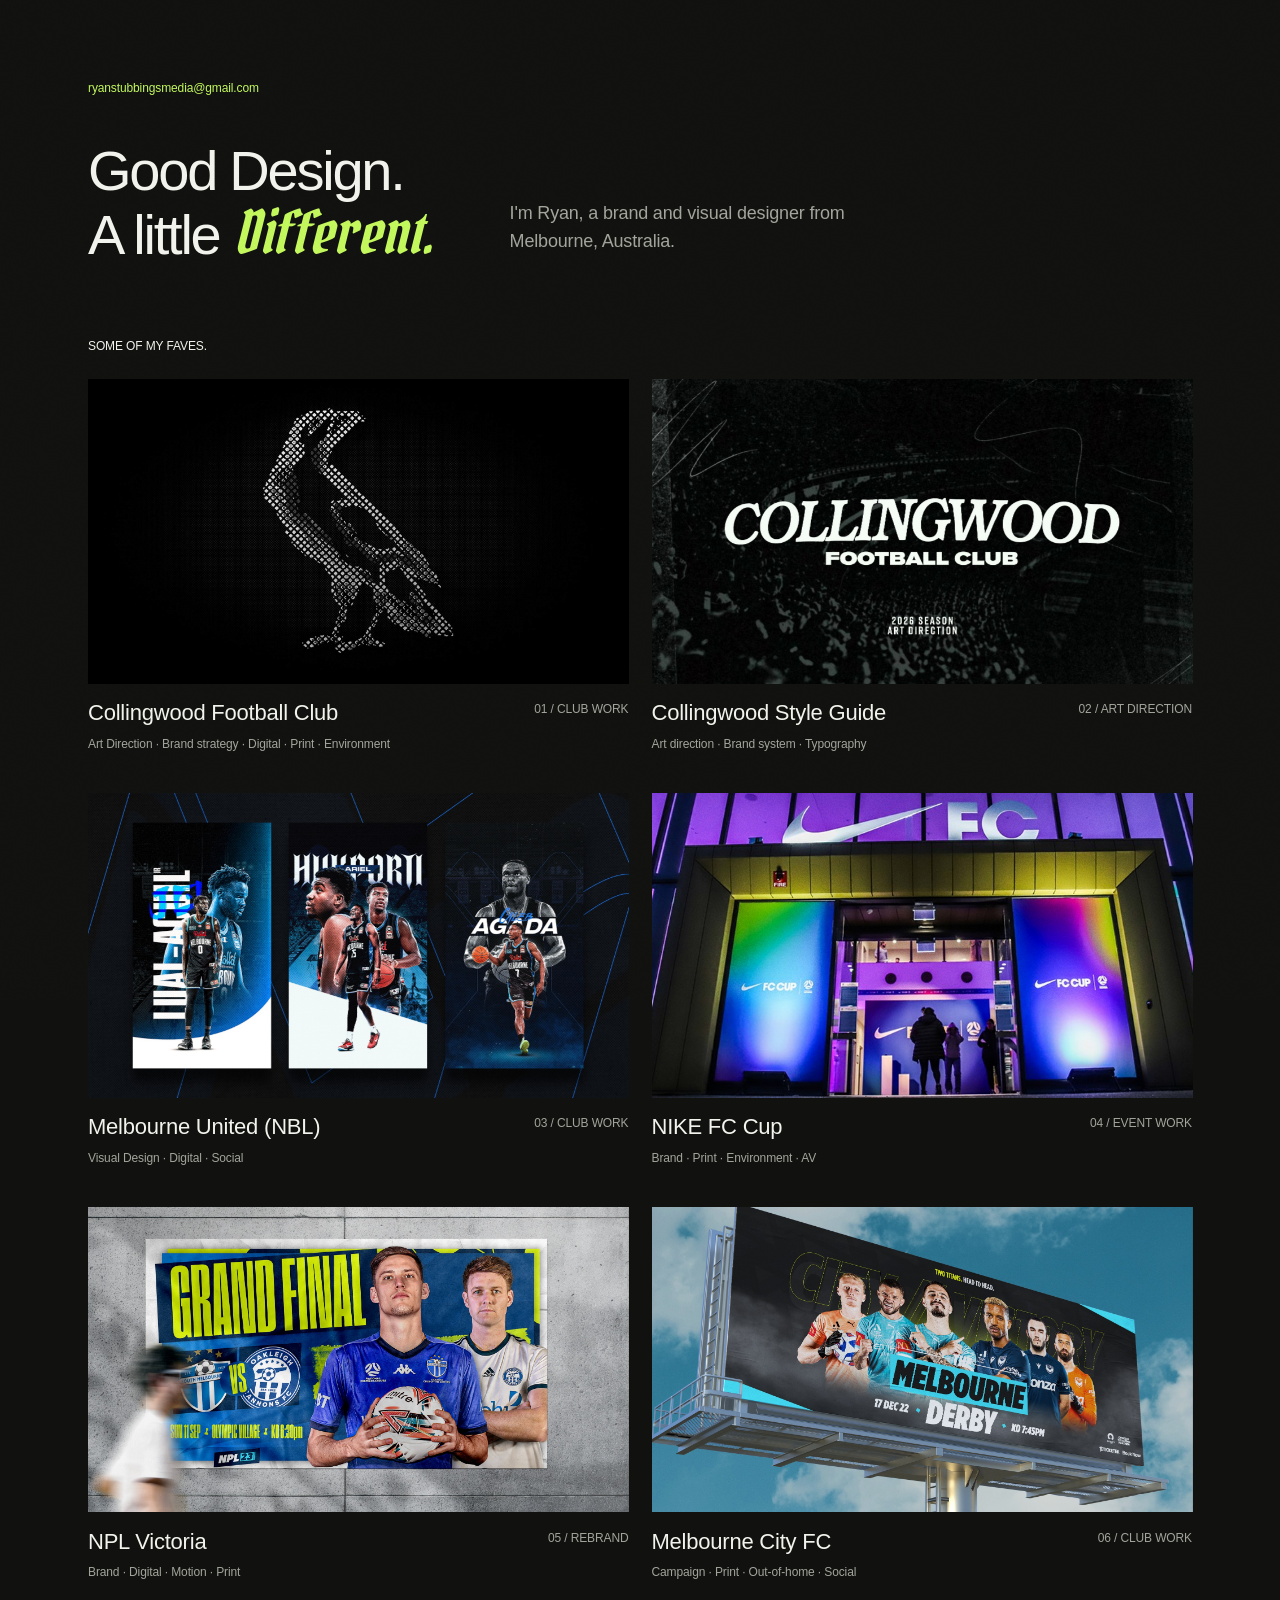
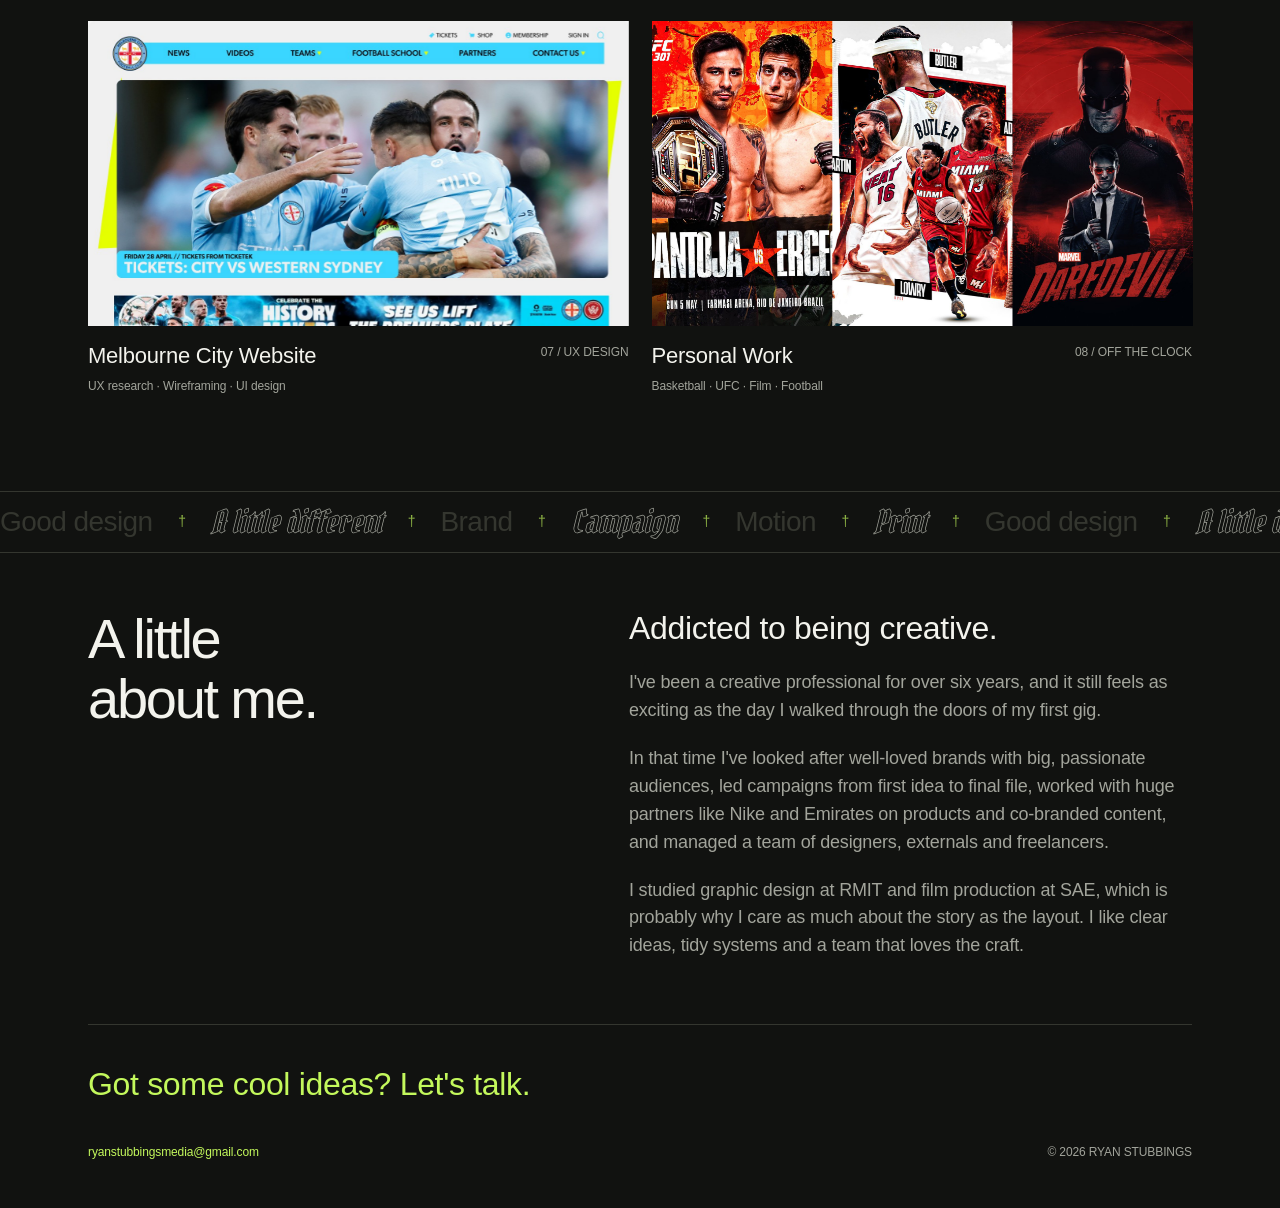
==== commit 14922e5b: "Home: About label becomes a headline on wide screens Co-Authored-By: Claude Fable 5.2 <noreply@anthr" ====
--- a/index.html
+++ b/index.html
@@ -80,7 +80,7 @@
   </div>
 
   <section class="split about">
-    <h2 class="label caps accent">A little about me</h2>
+    <h2 class="label caps accent">A little <br class="wide-only">about me<span class="wide-only">.</span></h2>
     <div>
       <h3 class="heading">Addicted to being creative.</h3>
       <div class="body">
--- a/styles.css
+++ b/styles.css
@@ -272,35 +272,33 @@
 .feature-media{margin:clamp(28px,6vw,44px) 0 0;max-width:100%}
 .feature-media video{display:block;width:100%;height:auto;aspect-ratio:16/9;object-fit:cover;background:#000}
 
-/* EDMs shown as email-client windows; hover (or tap) pops the full design out */
-.emails{margin-top:28px;display:grid;align-items:start;grid-template-columns:minmax(0,1fr);gap:clamp(16px,3vw,28px)}
-@media (min-width:640px){.emails{grid-template-columns:repeat(2,minmax(0,1fr))}}
-@media (min-width:1040px){.emails{grid-template-columns:repeat(4,minmax(0,1fr))}}
-.email{margin:0;min-width:0;background:#f4f4f1;color:#1c1d1b;border-radius:10px;overflow:hidden;box-shadow:0 0 0 1px #2a2c27,0 24px 48px rgba(0,0,0,.45);cursor:zoom-in;transition:transform .5s var(--ease),box-shadow .5s var(--ease);outline:none}
-.email:hover,.email:focus-visible{transform:translateY(-6px);box-shadow:0 0 0 1px var(--accent),0 34px 60px rgba(0,0,0,.55)}
-.email-bar{display:flex;gap:6px;padding:10px 12px;background:#e4e4df}
-.email-bar span{width:10px;height:10px;border-radius:50%;background:#c9c9c3}
+/* EDMs shown as small email-client windows, all one size; hover (or tap) pops the whole design out */
+.emails{margin-top:28px;display:grid;align-items:start;justify-content:start;grid-template-columns:repeat(2,minmax(0,1fr));gap:clamp(12px,2.4vw,24px)}
+@media (min-width:760px){.emails{grid-template-columns:repeat(4,minmax(0,232px))}}
+.email{margin:0;min-width:0;background:#f4f4f1;color:#1c1d1b;border-radius:9px;overflow:hidden;box-shadow:0 0 0 1px #2a2c27,0 18px 36px rgba(0,0,0,.4);cursor:zoom-in;transition:transform .6s cubic-bezier(.22,1,.36,1),box-shadow .6s cubic-bezier(.22,1,.36,1);outline:none}
+.email:hover,.email:focus-visible{transform:translateY(-5px);box-shadow:0 0 0 1px var(--accent),0 28px 50px rgba(0,0,0,.5)}
+.email-bar{display:flex;gap:5px;padding:8px 10px;background:#e4e4df}
+.email-bar span{width:8px;height:8px;border-radius:50%;background:#c9c9c3}
 .email-bar span:first-child{background:#ff5f57}.email-bar span:nth-child(2){background:#febc2e}.email-bar span:nth-child(3){background:#28c840}
-.email-head{padding:14px 16px 12px;border-bottom:1px solid #dcdcd6;display:grid;gap:8px}
+.email-head{padding:10px 12px;border-bottom:1px solid #dcdcd6;display:grid;gap:6px}
 .email-head p{margin:0}
-.email-from{display:flex;gap:10px;align-items:center;font-size:12px;line-height:1.3}
+.email-from{display:flex;gap:8px;align-items:center;font-size:11px;line-height:1.3;white-space:nowrap;overflow:hidden}
+.email-from>span:last-child{min-width:0;overflow:hidden;text-overflow:ellipsis}
 .email-to{color:#7a7b74}
-.email-avatar{flex:none;width:30px;height:30px;border-radius:50%;background:#111;color:#fff;display:grid;place-items:center;font-weight:500;font-size:13px}
-.email-subject{font-size:15px;font-weight:500;line-height:1.3;letter-spacing:-.01em;text-wrap:balance}
-.email-pre{font-size:12px;color:#7a7b74;line-height:1.4}
-.email-body{background:#e9e9e4;padding:14px 14px 0;aspect-ratio:4/5;overflow:hidden;position:relative}
-.email-body::after{content:"";position:absolute;inset:auto 0 0;height:22%;background:linear-gradient(transparent,#e9e9e4);pointer-events:none}
-.email-body img{display:block;width:100%;height:auto;box-shadow:0 2px 10px rgba(0,0,0,.18)}
-.edm-pop{position:fixed;inset:0;z-index:60;display:grid;place-items:center;padding:max(16px,4vh) max(16px,env(safe-area-inset-right,0px)) max(16px,4vh) max(16px,env(safe-area-inset-left,0px));background:rgba(8,8,7,.72);opacity:0;visibility:hidden;pointer-events:none;transition:opacity .35s var(--ease),visibility 0s linear .35s}
-.edm-pop.on{opacity:1;visibility:visible;transition:opacity .35s var(--ease)}
-.edm-frame{width:min(560px,100%);max-height:92vh;overflow:hidden;border-radius:8px;box-shadow:0 40px 90px rgba(0,0,0,.7);background:#111;transform:scale(.94);transition:transform .45s var(--ease)}
-.edm-pop.on .edm-frame{transform:scale(1)}
-.edm-frame img{display:block;width:100%;height:auto;will-change:transform}
+.email-avatar{flex:none;width:24px;height:24px;border-radius:50%;background:#111;color:#fff;display:grid;place-items:center;font-weight:500;font-size:11px}
+.email-subject{font-size:13px;font-weight:500;line-height:1.3;letter-spacing:-.01em;height:2.6em;overflow:hidden;display:-webkit-box;-webkit-line-clamp:2;-webkit-box-orient:vertical}
+.email-pre{font-size:11px;color:#7a7b74;line-height:1.4;white-space:nowrap;overflow:hidden;text-overflow:ellipsis}
+.email-body{background:#e9e9e4;padding:10px 10px 0;aspect-ratio:1/1;overflow:hidden;position:relative}
+.email-body::after{content:"";position:absolute;inset:auto 0 0;height:24%;background:linear-gradient(transparent,#e9e9e4);pointer-events:none}
+.email-body img{display:block;width:100%;height:auto;box-shadow:0 2px 8px rgba(0,0,0,.18)}
+.edm-pop{position:fixed;inset:0;z-index:60;display:grid;place-items:center;padding:4vh max(16px,env(safe-area-inset-right,0px)) 4vh max(16px,env(safe-area-inset-left,0px));background:rgba(8,8,7,.78);opacity:0;visibility:hidden;pointer-events:none;transition:opacity .5s cubic-bezier(.22,1,.36,1),visibility 0s linear .5s}
+.edm-pop.on{opacity:1;visibility:visible;transition:opacity .5s cubic-bezier(.22,1,.36,1)}
+.edm-full{display:block;width:auto;height:auto;max-width:100%;max-height:92vh;border-radius:6px;box-shadow:0 40px 90px rgba(0,0,0,.7);opacity:0;transform:translateY(18px) scale(.94);transition:transform .7s cubic-bezier(.22,1,.36,1),opacity .5s ease;will-change:transform,opacity}
+.edm-pop.on .edm-full{opacity:1;transform:none}
 .edm-pop.touch{pointer-events:auto;cursor:zoom-out}
-.edm-pop.touch .edm-frame{overflow-y:auto;overscroll-behavior:contain}
 @media (hover:hover) and (pointer:fine){.edm-hint-touch{display:none}}
 @media not ((hover:hover) and (pointer:fine)){.edm-hint-mouse{display:none}}
-@media (prefers-reduced-motion:reduce){.email,.edm-pop,.edm-frame{transition:none}}
+@media (prefers-reduced-motion:reduce){.email,.edm-pop,.edm-full{transition:none}}
 
 /* four outdoor posters: one row on desktop, 2x2 on phones */
 .shots.posters4{grid-template-columns:repeat(2,minmax(0,1fr));gap:clamp(8px,2vw,16px)}
@@ -310,3 +308,10 @@
 .guide{margin-top:clamp(28px,6vw,44px);display:grid;gap:clamp(10px,2vw,20px)}
 .guide figure{margin:0;min-width:0;box-shadow:0 0 0 1px var(--line)}
 .guide img{display:block;width:100%;height:auto}
+
+/* about: on wide screens the label becomes a headline the same size as the hero */
+.wide-only{display:none}
+@media (min-width:700px){
+  .wide-only{display:inline}
+  .about>h2{font-size:clamp(34px,5.4vw,56px);font-weight:500;line-height:1.08;letter-spacing:-.04em;text-transform:none;color:var(--text)}
+}
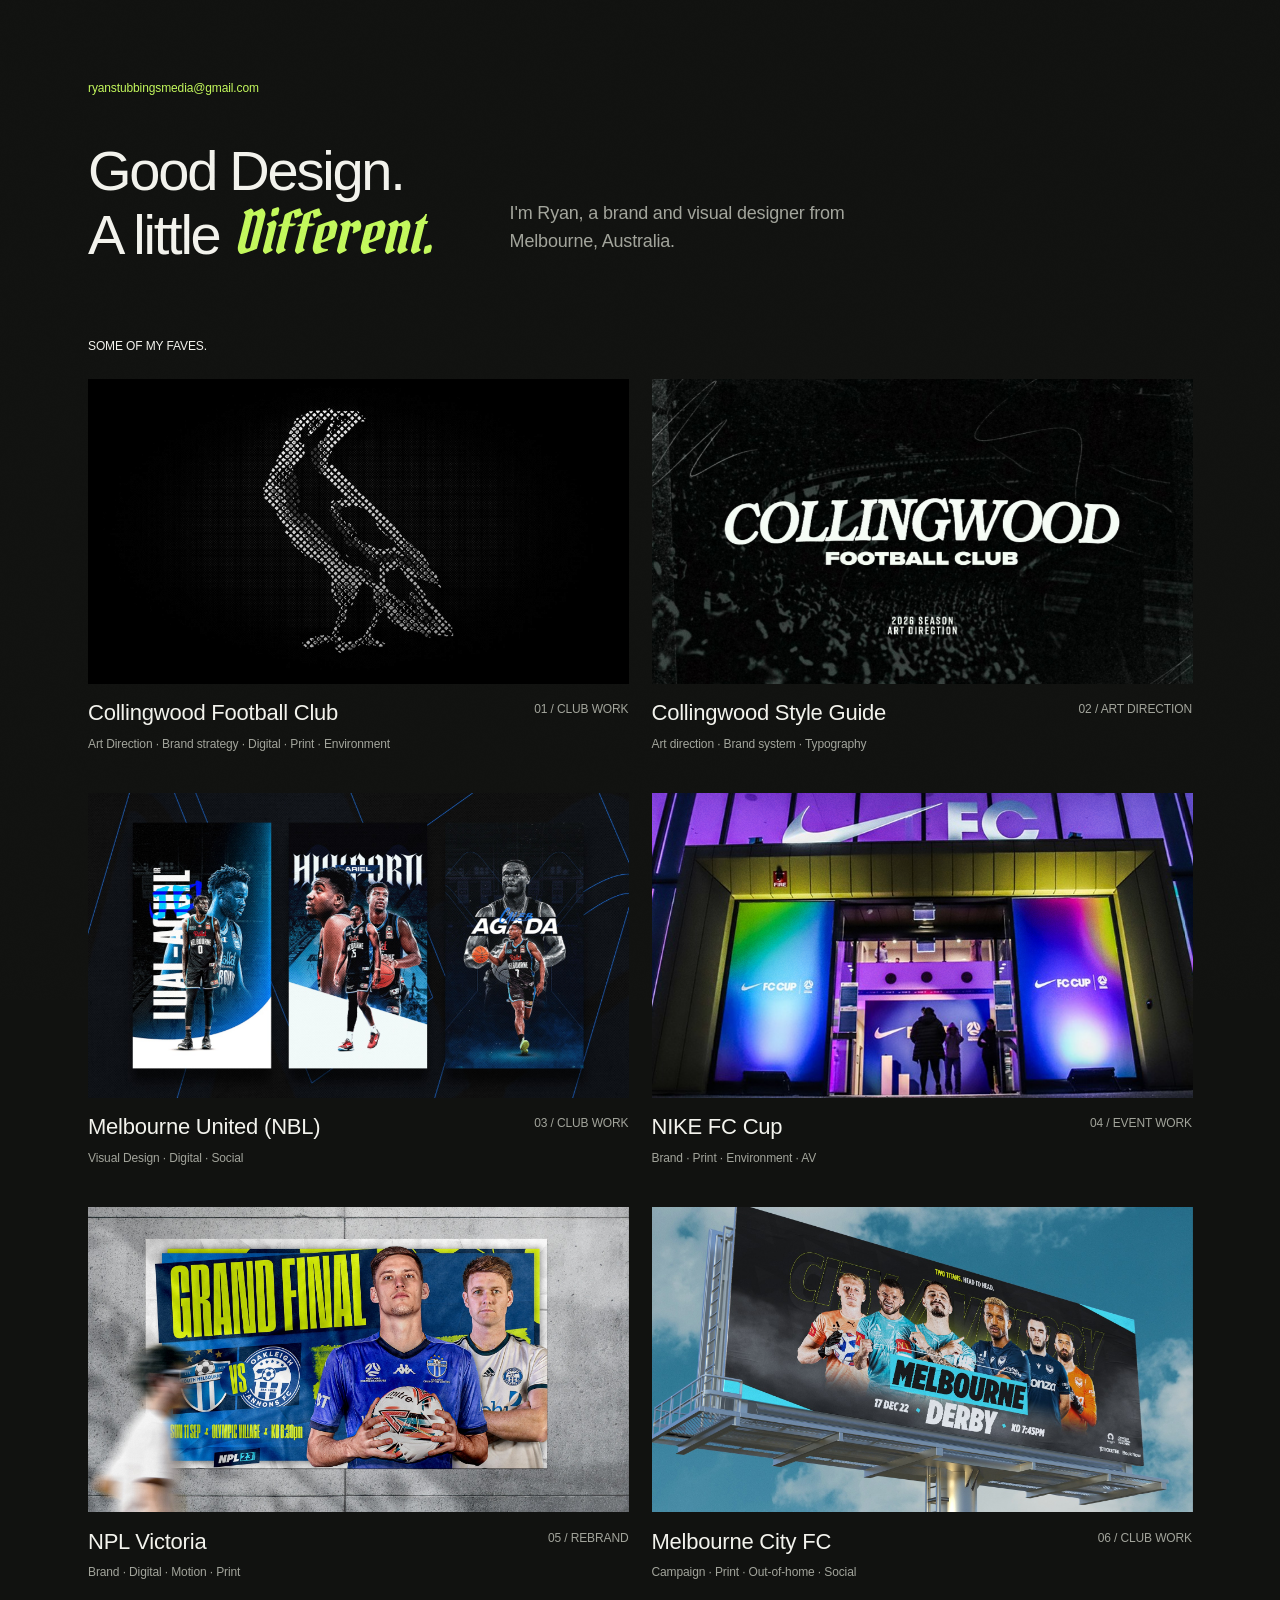
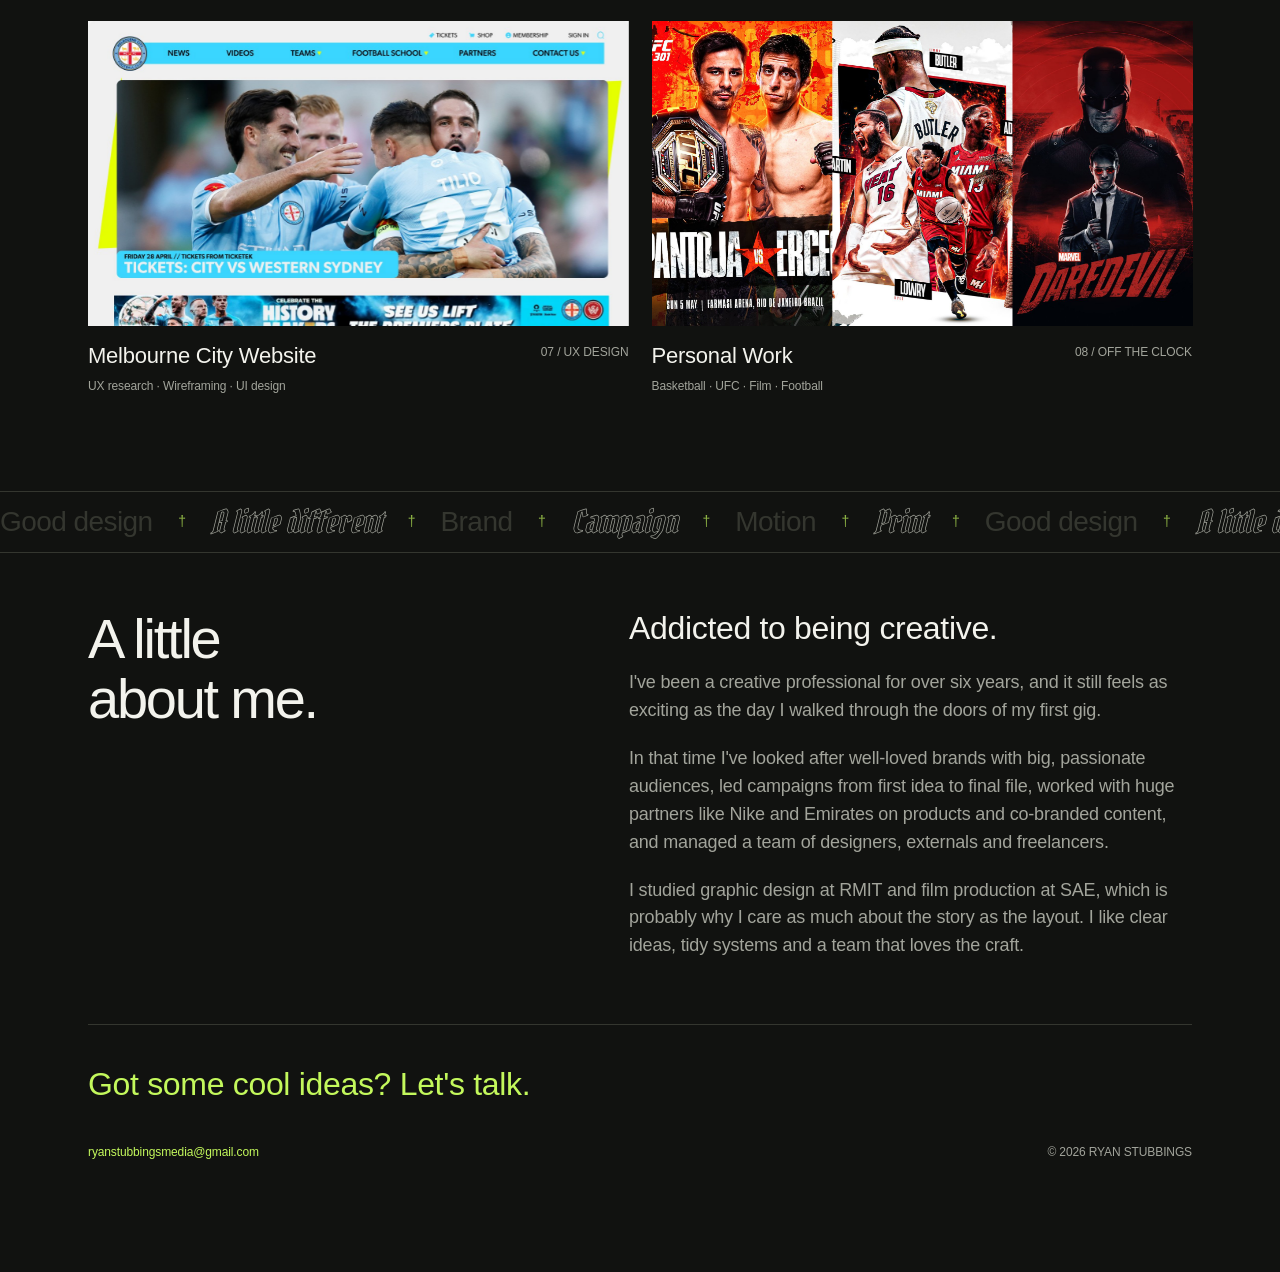
==== commit 11caedc3: "Version CSS and JS links so updates show immediately Co-Authored-By: Claude Opus 5.5 <noreply@anthro" ====
--- a/index.html
+++ b/index.html
@@ -9,7 +9,7 @@
 <link rel="preconnect" href="https://api.fontshare.com">
 <link rel="stylesheet" href="https://api.fontshare.com/v2/css?f[]=switzer@400,500&display=swap">
 <link rel="stylesheet" href="https://fonts.googleapis.com/css2?family=Pirata+One&display=swap">
-<link rel="stylesheet" href="styles.css">
+<link rel="stylesheet" href="styles.css?v=202611201029">
 </head>
 <body>
 <div class="page">
@@ -99,6 +99,6 @@
     </div>
   </footer>
 </div>
-<script src="site.js"></script>
+<script src="site.js?v=202611201029"></script>
 </body>
 </html>
--- a/styles.css
+++ b/styles.css
@@ -315,3 +315,43 @@
   .wide-only{display:inline}
   .about>h2{font-size:clamp(34px,5.4vw,56px);font-weight:500;line-height:1.08;letter-spacing:-.04em;text-transform:none;color:var(--text)}
 }
+
+/* ---------- music player ---------- */
+.music{position:fixed;z-index:50;left:max(16px,env(safe-area-inset-left,0px));bottom:max(16px,env(safe-area-inset-bottom,0px));display:flex;align-items:center;gap:10px;padding:6px 14px 6px 6px;border-radius:999px;
+  background:rgba(17,18,16,.82);-webkit-backdrop-filter:blur(12px);backdrop-filter:blur(12px);box-shadow:0 0 0 1px var(--line),0 14px 34px rgba(0,0,0,.45);color:var(--text);font-size:12px;line-height:1.2;max-width:calc(100vw - 32px)}
+.music button{appearance:none;border:0;background:none;color:inherit;padding:0;cursor:pointer;display:grid;place-items:center}
+.music .music-play{width:34px;height:34px;flex:none;border-radius:50%;background:var(--accent);color:#111210;transition:transform .3s cubic-bezier(.22,1,.36,1)}
+.music .music-play:hover{transform:scale(1.07)}
+.music-play svg{width:16px;height:16px;fill:currentColor}
+.music .i-pause,.music.on .i-play{display:none}
+.music.on .i-pause{display:block}
+.music.loading .music-play{animation:music-wait 1s ease-in-out infinite}
+@keyframes music-wait{50%{opacity:.55}}
+.music-bars{display:flex;align-items:flex-end;gap:2px;height:14px;flex:none}
+.music-bars i{width:2px;height:4px;background:var(--accent);border-radius:1px}
+.music.on .music-bars i{animation:music-bar .9s ease-in-out infinite alternate}
+.music.on .music-bars i:nth-child(2){animation-duration:.7s;animation-delay:-.3s}
+.music.on .music-bars i:nth-child(3){animation-duration:1.1s;animation-delay:-.6s}
+.music.on .music-bars i:nth-child(4){animation-duration:.8s;animation-delay:-.1s}
+@keyframes music-bar{0%{height:3px}100%{height:14px}}
+.music-meta{display:grid;min-width:0;max-width:150px}
+.music-title{white-space:nowrap;overflow:hidden;text-overflow:ellipsis;font-weight:500}
+.music-artist{color:var(--muted);font-size:11px;white-space:nowrap;overflow:hidden;text-overflow:ellipsis}
+.music-mute{width:26px;height:26px;flex:none;color:var(--muted);transition:color .2s}
+.music-mute:hover{color:var(--text)}
+.music-mute svg{width:18px;height:18px}
+.music-mute .spk{fill:currentColor}
+.music-mute .x,.music.muted .music-mute .wave{display:none}
+.music.muted .music-mute .x{display:block}
+.music-vol{--v:60%;appearance:none;-webkit-appearance:none;width:72px;height:16px;background:transparent;cursor:pointer;margin:0}
+.music-vol::-webkit-slider-runnable-track{height:3px;border-radius:2px;background:linear-gradient(90deg,var(--accent) var(--v),var(--line) var(--v))}
+.music-vol::-moz-range-track{height:3px;border-radius:2px;background:linear-gradient(90deg,var(--accent) var(--v),var(--line) var(--v))}
+.music-vol::-webkit-slider-thumb{-webkit-appearance:none;width:11px;height:11px;margin-top:-4px;border-radius:50%;background:var(--text);border:0}
+.music-vol::-moz-range-thumb{width:11px;height:11px;border-radius:50%;background:var(--text);border:0}
+.music button:focus-visible,.music-vol:focus-visible{outline:2px solid var(--accent);outline-offset:3px}
+.music.touch .music-vol{display:none}          /* phones control volume with their own buttons */
+.music.unavailable{display:none}
+.music-frame{position:fixed;left:-9999px;bottom:0;width:1px;height:1px;border:0;opacity:0;pointer-events:none}
+@media (max-width:420px){.music-meta{max-width:110px}}
+@media (prefers-reduced-motion:reduce){.music.on .music-bars i{animation:none;height:10px}.music-play{transition:none}}
+body{padding-bottom:64px}   /* room for the music player at the end of every page */
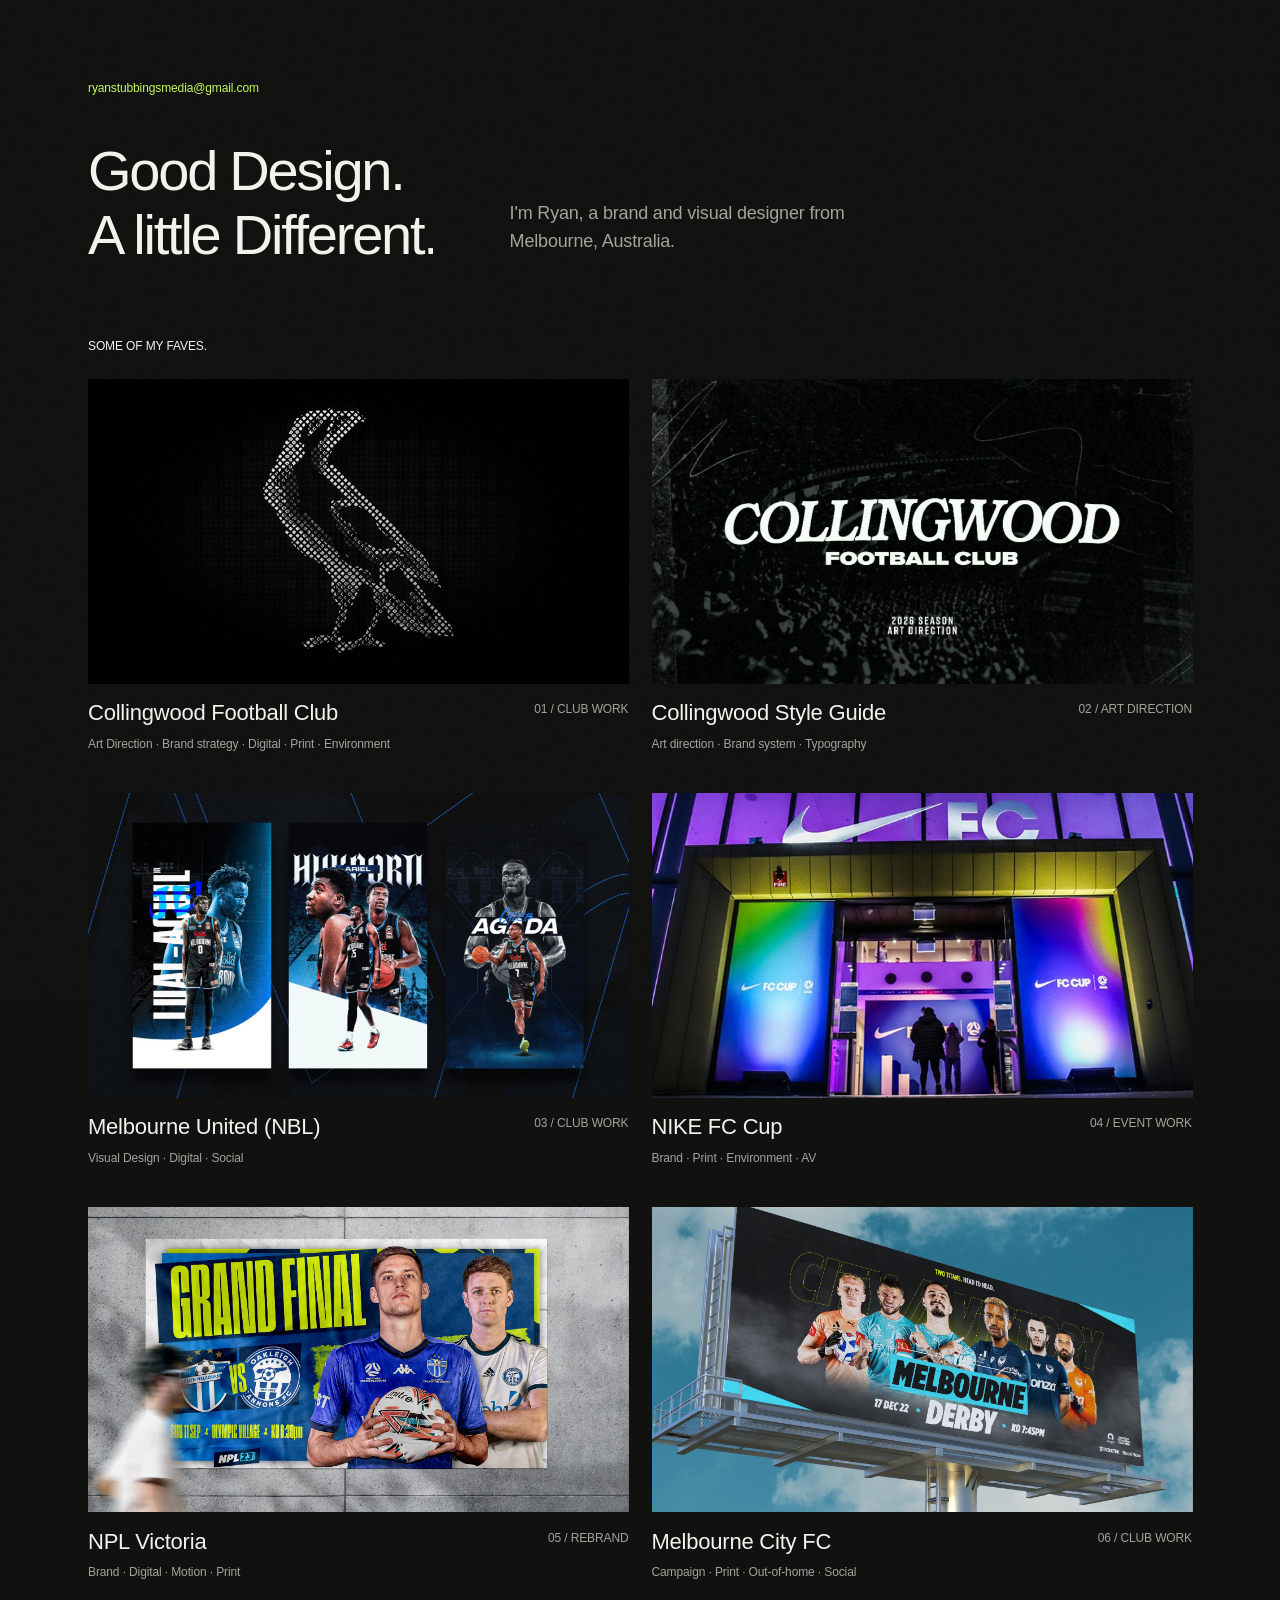
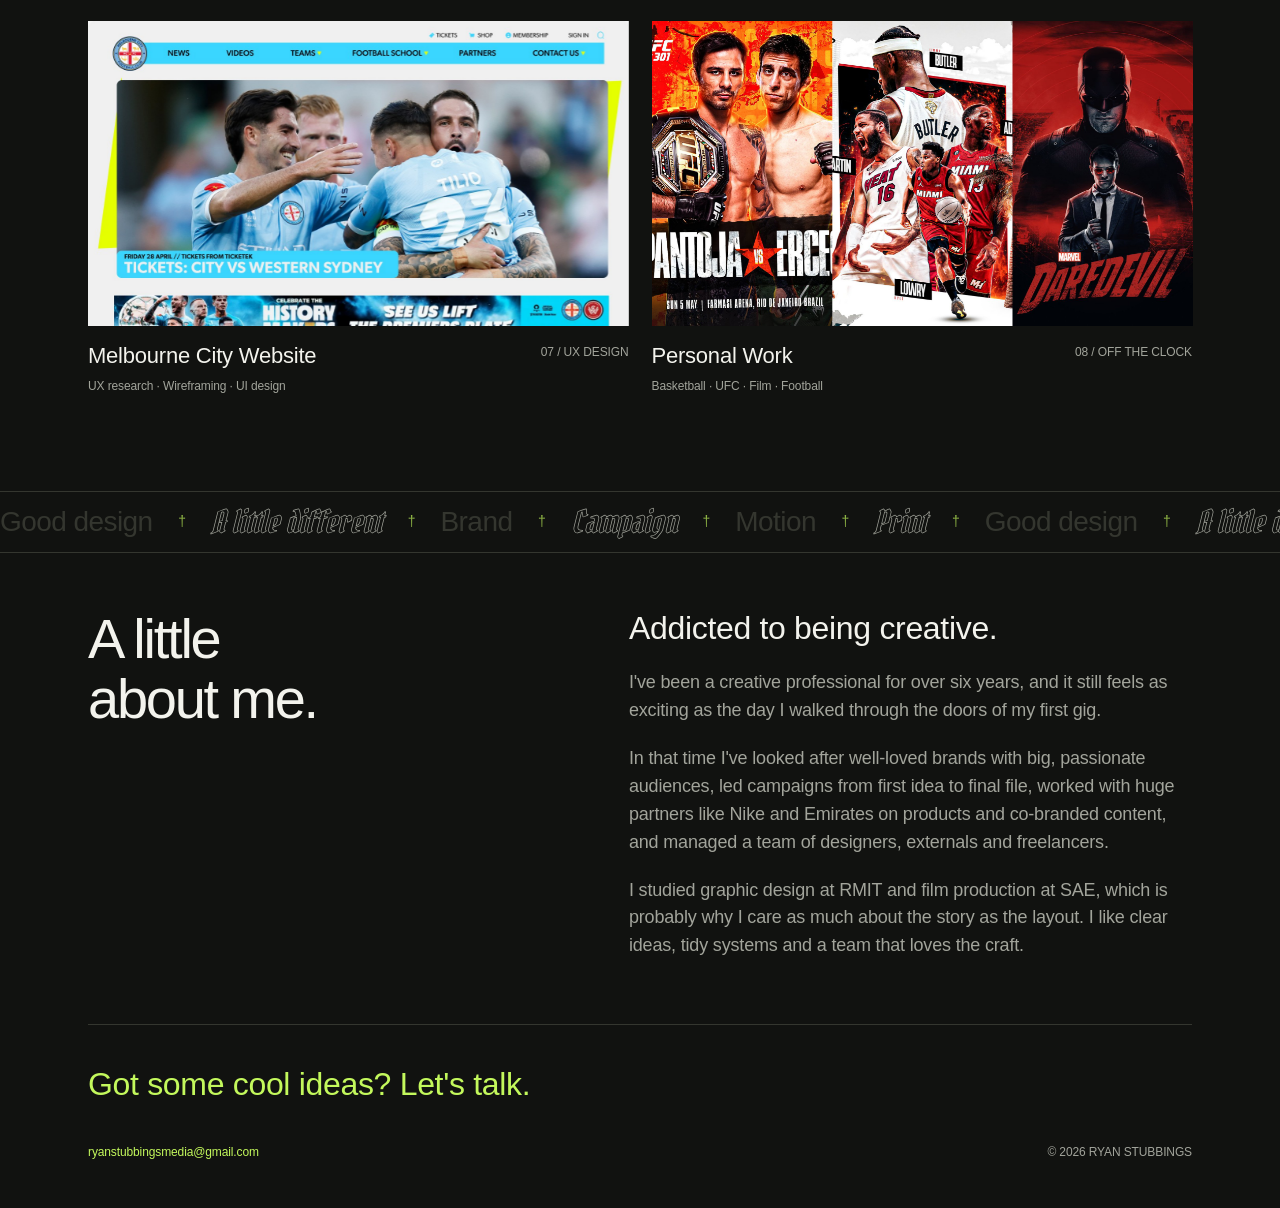
==== commit 4598c8d5: "Remove music player Co-Authored-By: Claude Opus 5.5 <noreply@anthropic.com> Claude-Session: https://" ====
--- a/index.html
+++ b/index.html
@@ -9,7 +9,7 @@
 <link rel="preconnect" href="https://api.fontshare.com">
 <link rel="stylesheet" href="https://api.fontshare.com/v2/css?f[]=switzer@400,500&display=swap">
 <link rel="stylesheet" href="https://fonts.googleapis.com/css2?family=Pirata+One&display=swap">
-<link rel="stylesheet" href="styles.css?v=202611201029">
+<link rel="stylesheet" href="styles.css?v=202611201032">
 </head>
 <body>
 <div class="page">
@@ -99,6 +99,6 @@
     </div>
   </footer>
 </div>
-<script src="site.js?v=202611201029"></script>
+<script src="site.js?v=202611201032"></script>
 </body>
 </html>
--- a/styles.css
+++ b/styles.css
@@ -315,43 +315,3 @@
   .wide-only{display:inline}
   .about>h2{font-size:clamp(34px,5.4vw,56px);font-weight:500;line-height:1.08;letter-spacing:-.04em;text-transform:none;color:var(--text)}
 }
-
-/* ---------- music player ---------- */
-.music{position:fixed;z-index:50;left:max(16px,env(safe-area-inset-left,0px));bottom:max(16px,env(safe-area-inset-bottom,0px));display:flex;align-items:center;gap:10px;padding:6px 14px 6px 6px;border-radius:999px;
-  background:rgba(17,18,16,.82);-webkit-backdrop-filter:blur(12px);backdrop-filter:blur(12px);box-shadow:0 0 0 1px var(--line),0 14px 34px rgba(0,0,0,.45);color:var(--text);font-size:12px;line-height:1.2;max-width:calc(100vw - 32px)}
-.music button{appearance:none;border:0;background:none;color:inherit;padding:0;cursor:pointer;display:grid;place-items:center}
-.music .music-play{width:34px;height:34px;flex:none;border-radius:50%;background:var(--accent);color:#111210;transition:transform .3s cubic-bezier(.22,1,.36,1)}
-.music .music-play:hover{transform:scale(1.07)}
-.music-play svg{width:16px;height:16px;fill:currentColor}
-.music .i-pause,.music.on .i-play{display:none}
-.music.on .i-pause{display:block}
-.music.loading .music-play{animation:music-wait 1s ease-in-out infinite}
-@keyframes music-wait{50%{opacity:.55}}
-.music-bars{display:flex;align-items:flex-end;gap:2px;height:14px;flex:none}
-.music-bars i{width:2px;height:4px;background:var(--accent);border-radius:1px}
-.music.on .music-bars i{animation:music-bar .9s ease-in-out infinite alternate}
-.music.on .music-bars i:nth-child(2){animation-duration:.7s;animation-delay:-.3s}
-.music.on .music-bars i:nth-child(3){animation-duration:1.1s;animation-delay:-.6s}
-.music.on .music-bars i:nth-child(4){animation-duration:.8s;animation-delay:-.1s}
-@keyframes music-bar{0%{height:3px}100%{height:14px}}
-.music-meta{display:grid;min-width:0;max-width:150px}
-.music-title{white-space:nowrap;overflow:hidden;text-overflow:ellipsis;font-weight:500}
-.music-artist{color:var(--muted);font-size:11px;white-space:nowrap;overflow:hidden;text-overflow:ellipsis}
-.music-mute{width:26px;height:26px;flex:none;color:var(--muted);transition:color .2s}
-.music-mute:hover{color:var(--text)}
-.music-mute svg{width:18px;height:18px}
-.music-mute .spk{fill:currentColor}
-.music-mute .x,.music.muted .music-mute .wave{display:none}
-.music.muted .music-mute .x{display:block}
-.music-vol{--v:60%;appearance:none;-webkit-appearance:none;width:72px;height:16px;background:transparent;cursor:pointer;margin:0}
-.music-vol::-webkit-slider-runnable-track{height:3px;border-radius:2px;background:linear-gradient(90deg,var(--accent) var(--v),var(--line) var(--v))}
-.music-vol::-moz-range-track{height:3px;border-radius:2px;background:linear-gradient(90deg,var(--accent) var(--v),var(--line) var(--v))}
-.music-vol::-webkit-slider-thumb{-webkit-appearance:none;width:11px;height:11px;margin-top:-4px;border-radius:50%;background:var(--text);border:0}
-.music-vol::-moz-range-thumb{width:11px;height:11px;border-radius:50%;background:var(--text);border:0}
-.music button:focus-visible,.music-vol:focus-visible{outline:2px solid var(--accent);outline-offset:3px}
-.music.touch .music-vol{display:none}          /* phones control volume with their own buttons */
-.music.unavailable{display:none}
-.music-frame{position:fixed;left:-9999px;bottom:0;width:1px;height:1px;border:0;opacity:0;pointer-events:none}
-@media (max-width:420px){.music-meta{max-width:110px}}
-@media (prefers-reduced-motion:reduce){.music.on .music-bars i{animation:none;height:10px}.music-play{transition:none}}
-body{padding-bottom:64px}   /* room for the music player at the end of every page */
